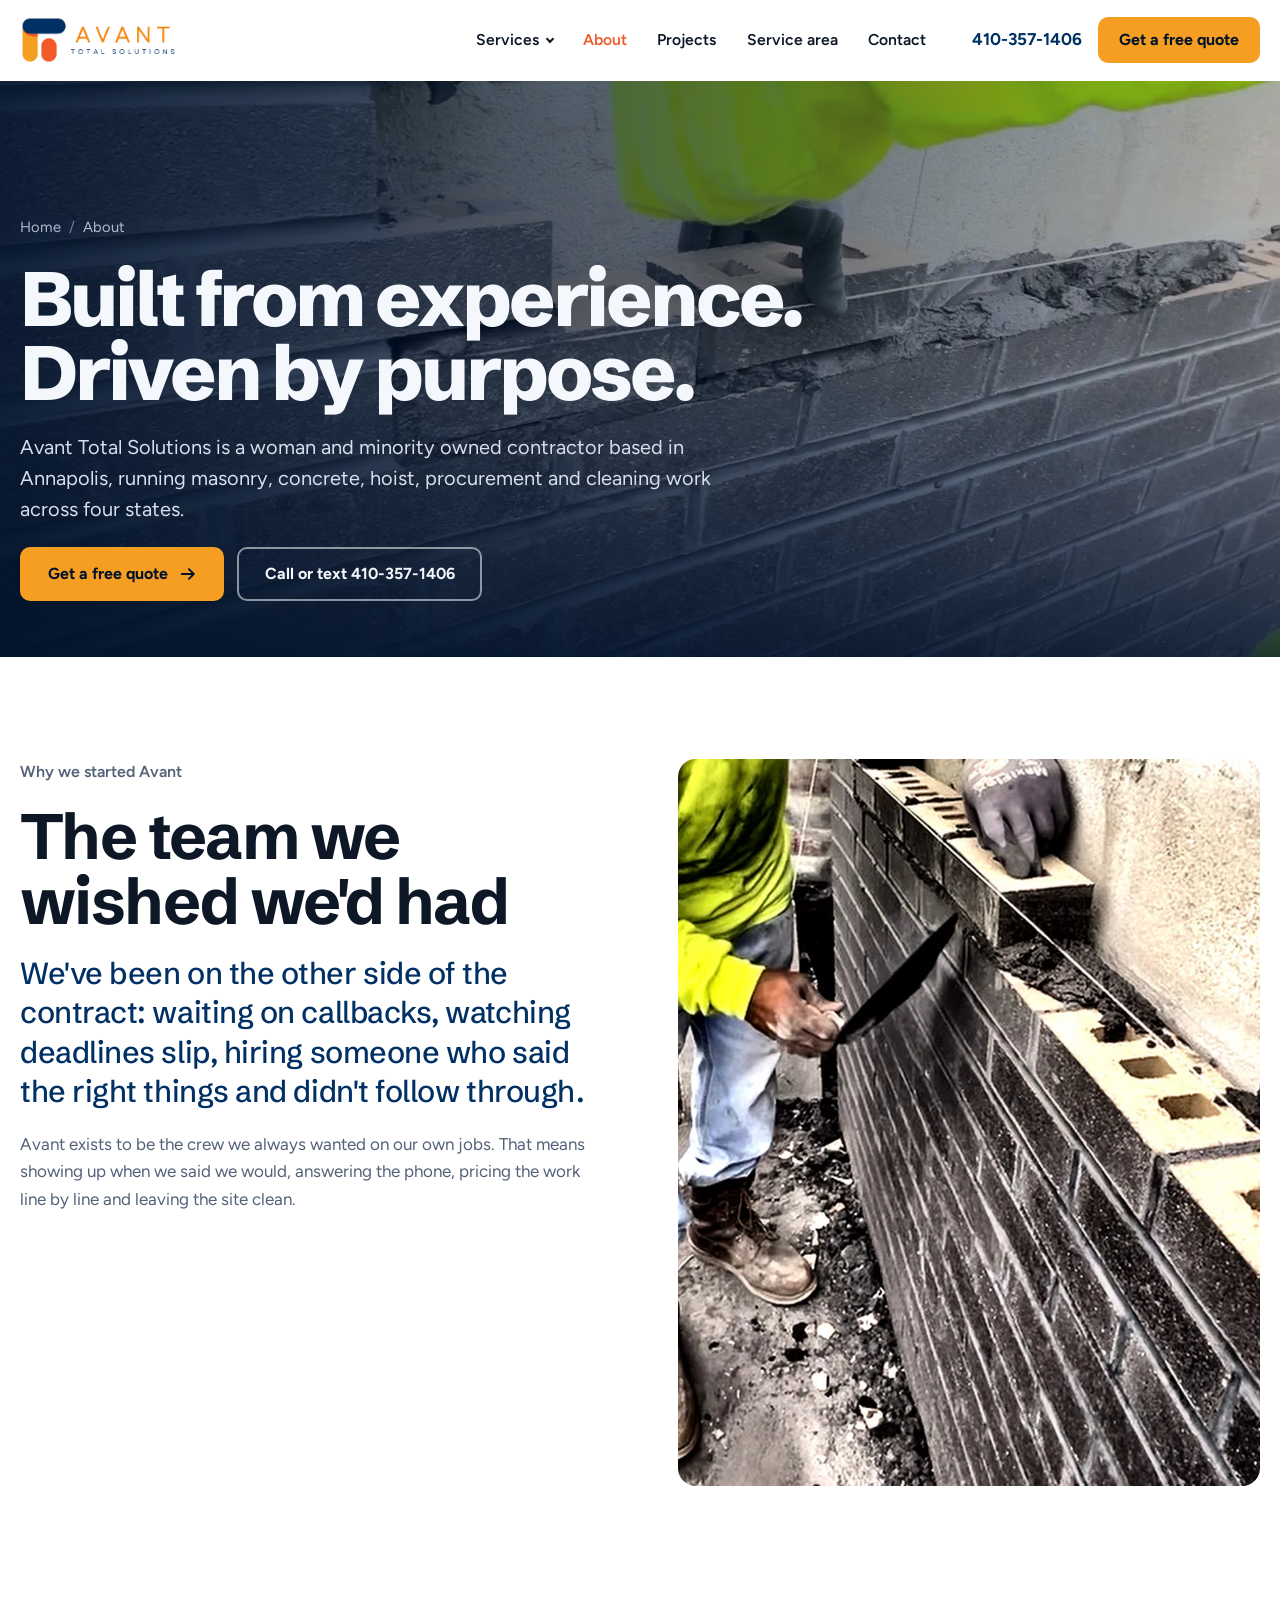
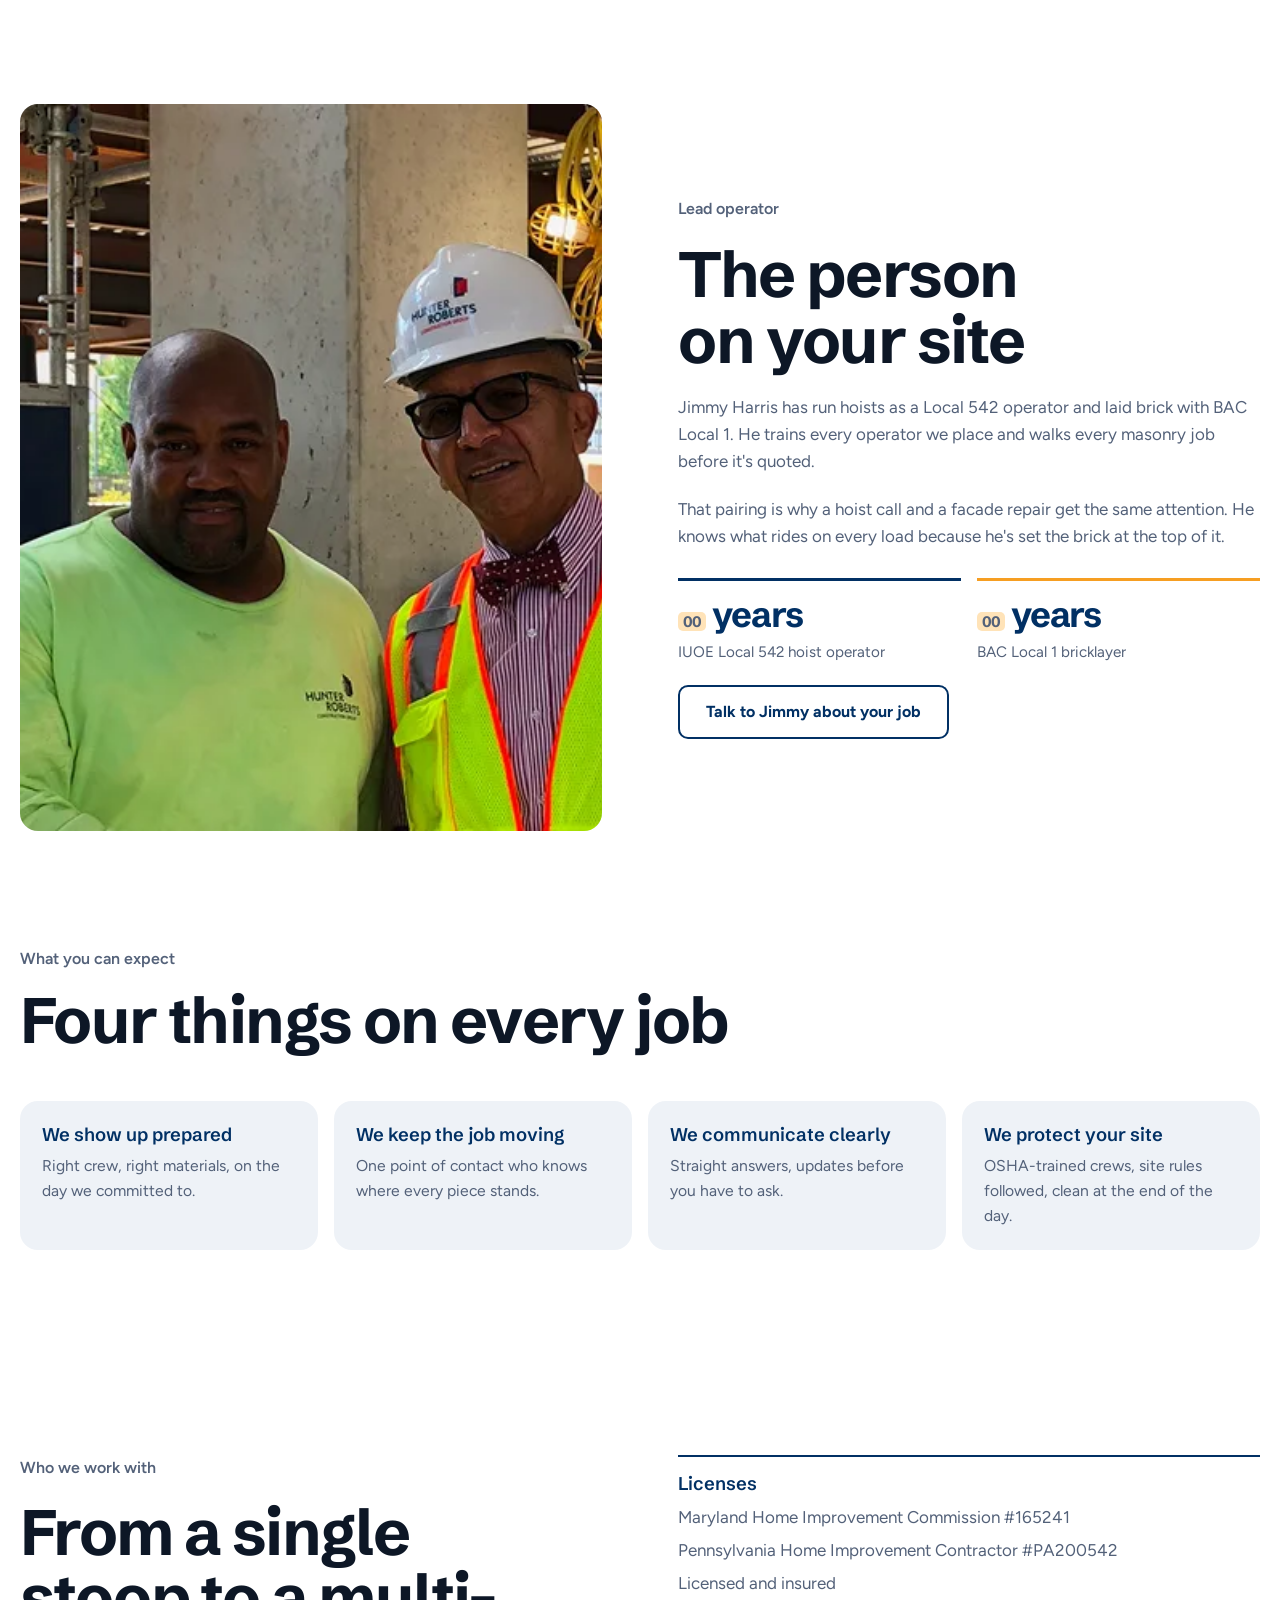
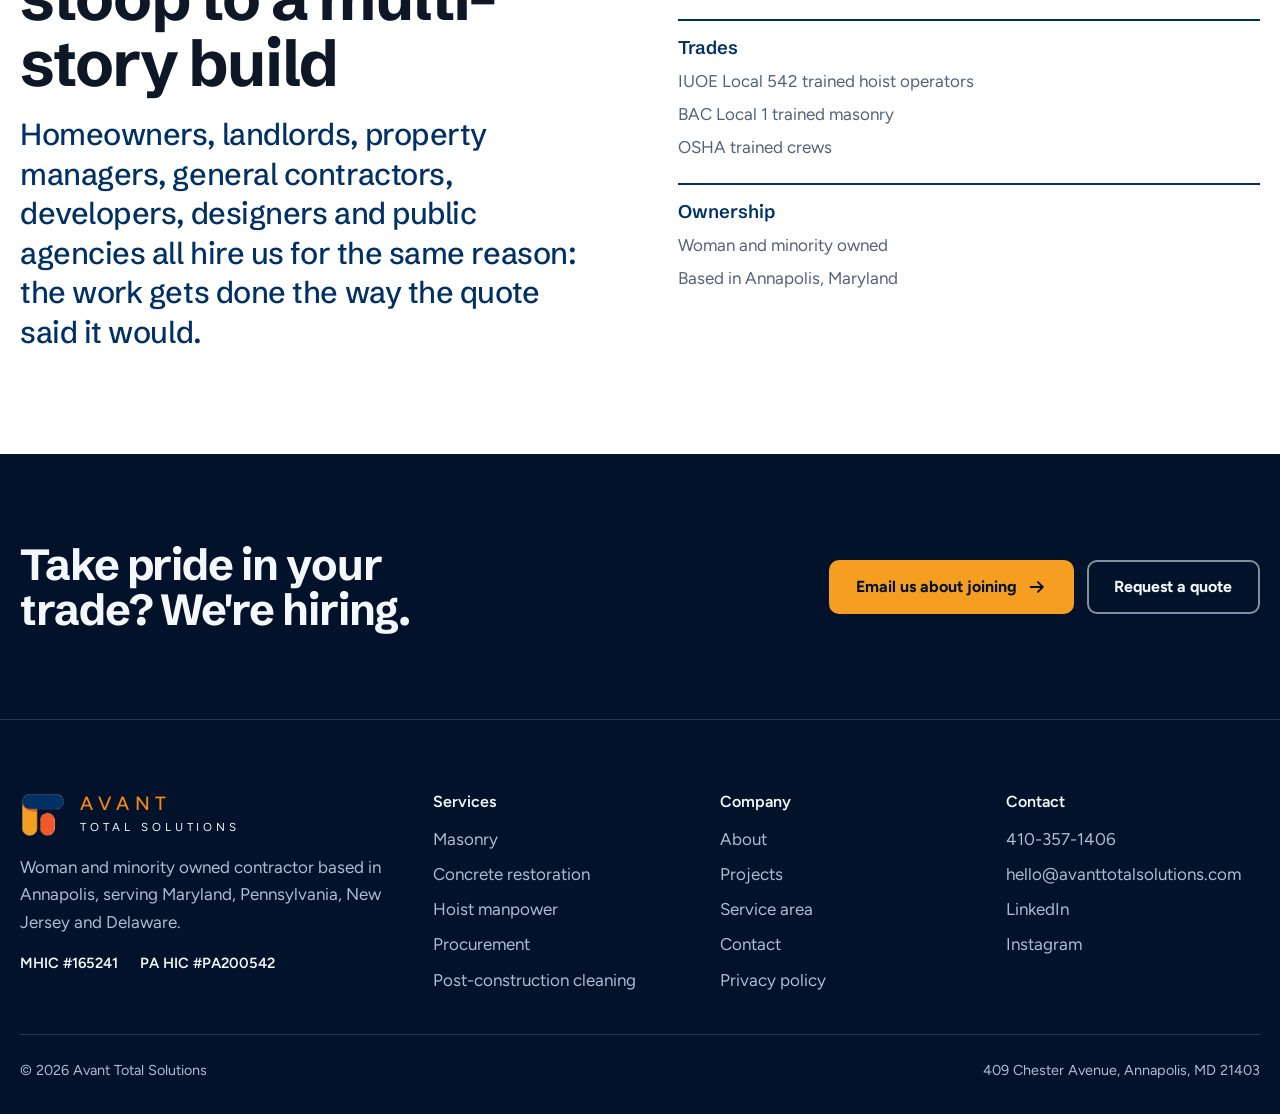
==== about.html @ 3ac46577 "Add About, Projects, Service area, Contact and Privacy pages; license numbers Co-Authored-By: Claude" ====
<!doctype html>
<html lang="en">
<head>
<meta charset="utf-8">
<meta name="viewport" content="width=device-width, initial-scale=1, viewport-fit=cover">
<title>About Avant Total Solutions | Annapolis Contractor</title>
<meta name="claude:viewport-fit-sides" content="cover">
<meta name="description" content="Woman and minority owned contractor based in Annapolis. Licensed MHIC #165241 and PA HIC #PA200542, with Local 542 trained hoist operators and Local 1 trained masonry.">
<link rel="canonical" href="https://www.avanttotalsolutions.com/about">
<meta property="og:type" content="website">
<meta property="og:site_name" content="Avant Total Solutions">
<meta property="og:title" content="About Avant Total Solutions | Annapolis Contractor">
<meta property="og:description" content="Woman and minority owned contractor based in Annapolis. Licensed MHIC #165241 and PA HIC #PA200542, with Local 542 trained hoist operators and Local 1 trained masonry.">
<meta property="og:url" content="https://www.avanttotalsolutions.com/about">
<meta property="og:image" content="https://www.avanttotalsolutions.com/assets/photo/crew-two.webp">
<meta name="twitter:card" content="summary_large_image">
<meta name="theme-color" content="#01122a">
<link rel="icon" type="image/png" sizes="32x32" href="assets/img/favicon-32.png">
<link rel="apple-touch-icon" href="assets/img/apple-touch-icon.png">
<link rel="preconnect" href="https://fonts.googleapis.com">
<link rel="preconnect" href="https://fonts.gstatic.com" crossorigin>
<link rel="stylesheet" href="https://fonts.googleapis.com/css2?family=Schibsted+Grotesk:wght@500;600;700;800&family=Figtree:wght@400;500;600;700&display=swap">
<link rel="stylesheet" href="assets/css/site.css">
<script>document.documentElement.classList.add('js');</script>
<script type="application/ld+json">
{
 "@context": "https://schema.org",
 "@graph": [
  {
   "@type": "HomeAndConstructionBusiness",
   "@id": "https://www.avanttotalsolutions.com/#business",
   "name": "Avant Total Solutions",
   "url": "https://www.avanttotalsolutions.com/",
   "logo": "https://www.avanttotalsolutions.com/assets/img/logo-stacked.png",
   "image": "https://www.avanttotalsolutions.com/assets/video/hero.jpg",
   "telephone": "+1-410-357-1406",
   "email": "hello@avanttotalsolutions.com",
   "address": {
    "@type": "PostalAddress",
    "streetAddress": "409 Chester Avenue",
    "addressLocality": "Annapolis",
    "addressRegion": "MD",
    "postalCode": "21403",
    "addressCountry": "US"
   },
   "areaServed": [
    "Maryland",
    "Pennsylvania",
    "New Jersey",
    "Delaware"
   ],
   "openingHoursSpecification": [
    {
     "@type": "OpeningHoursSpecification",
     "dayOfWeek": [
      "Monday",
      "Tuesday",
      "Wednesday",
      "Thursday",
      "Friday"
     ],
     "opens": "07:00",
     "closes": "16:00"
    },
    {
     "@type": "OpeningHoursSpecification",
     "dayOfWeek": "Saturday",
     "opens": "08:00",
     "closes": "14:00"
    }
   ],
   "sameAs": [
    "https://www.linkedin.com/company/avant-total-solutions/",
    "https://www.instagram.com/at.solutions__"
   ]
  },
  {
   "@type": "BreadcrumbList",
   "itemListElement": [
    {
     "@type": "ListItem",
     "position": 1,
     "name": "Home",
     "item": "https://www.avanttotalsolutions.com/"
    },
    {
     "@type": "ListItem",
     "position": 2,
     "name": "About",
     "item": "https://www.avanttotalsolutions.com/about"
    }
   ]
  }
 ]
}
</script>
</head>
<body>
<svg width="0" height="0" style="position:absolute" aria-hidden="true">
  <symbol id="arrow" viewBox="0 0 20 20"><path d="M3 10h13M11 4.5l5.5 5.5-5.5 5.5" fill="none" stroke="currentColor" stroke-width="2" stroke-linecap="round" stroke-linejoin="round"/></symbol>
  <symbol id="left" viewBox="0 0 20 20"><path d="M17 10H4M9 4.5 3.5 10 9 15.5" fill="none" stroke="currentColor" stroke-width="2" stroke-linecap="round" stroke-linejoin="round"/></symbol>
  <symbol id="pause" viewBox="0 0 16 16"><path d="M4 2.5h2.5v11H4zM9.5 2.5H12v11H9.5z" fill="currentColor"/></symbol>
  <symbol id="play" viewBox="0 0 16 16"><path d="M4 2.5l9.5 5.5L4 13.5z" fill="currentColor"/></symbol>
</svg>
<a class="skip" href="#main">Skip to content</a>

<header class="site-header" id="header">
  <div class="wrap">
    <a class="brand" href="./" aria-label="Avant Total Solutions home"><img src="assets/img/logo-horizontal.png" alt="Avant Total Solutions" width="375" height="115"></a>
    <nav class="nav" aria-label="Main">
      <div class="nav-dd" id="nav-dd" data-open="false">
        <button type="button" id="nav-dd-btn" aria-expanded="false" aria-controls="dd-panel">Services</button>
        <div class="dd-panel" id="dd-panel"><a href="masonry.html"><b>Masonry</b><small>Brick, stone, tuckpointing and facades</small></a><a href="concrete-restoration.html"><b>Concrete restoration</b><small>Spall repair, steps, sidewalks and ADA ramps</small></a><a href="hoist-manpower.html"><b>Hoist manpower</b><small>Local 542 trained operators for your hoist</small></a><a href="procurement.html"><b>Procurement</b><small>Materials and rentals, sourced and delivered</small></a><a href="post-construction-cleaning.html"><b>Post-construction cleaning</b><small>Rough, final and touch-up cleans</small></a><a class="all" href="./#services">All services</a></div>
      </div>
      <a href="about.html" aria-current="page">About</a>
      <a href="projects.html">Projects</a>
      <a href="service-area.html">Service area</a>
      <a href="contact.html">Contact</a>
    </nav>
    <div class="header-actions">
      <a class="header-phone" href="tel:+14103571406">410-357-1406</a>
      <a class="btn btn-amber" href="contact.html">Get a free quote</a>
      <button class="menu-btn" id="menu-btn" type="button" aria-expanded="false" aria-controls="mobile-menu" aria-label="Open menu"><span></span><span></span><span></span></button>
    </div>
  </div>
</header>

<div class="mobile-menu dark" id="mobile-menu" aria-hidden="true">
  <div class="wrap">
    <nav aria-label="Mobile">
      <a href="./#services">Services</a>
      <div class="sub"><a href="masonry.html">Masonry</a><a href="concrete-restoration.html">Concrete restoration</a><a href="hoist-manpower.html">Hoist manpower</a><a href="procurement.html">Procurement</a><a href="post-construction-cleaning.html">Post-construction cleaning</a></div>
      <a href="about.html">About</a>
      <a href="projects.html">Projects</a>
      <a href="service-area.html">Service area</a>
      <a href="contact.html">Contact</a>
    </nav>
    <div class="contact-row">
      <a class="btn btn-amber" href="contact.html">Get a free quote</a>
      <a class="btn btn-ghost" href="tel:+14103571406">Call or text 410-357-1406</a>
    </div>
  </div>
</div>

<main id="main">
  <section class="page-hero dark" id="top" aria-labelledby="page-title">
    <img class="bgimg" src="assets/video/masonry.jpg" alt="" aria-hidden="true">
    <div class="wrap">
      <nav class="crumbs" aria-label="Breadcrumb"><a href="./">Home</a><span aria-hidden="true">/</span><span>About</span></nav>
      <h1 id="page-title">Built from experience. Driven by purpose.</h1>
      <p class="lede">Avant Total Solutions is a woman and minority owned contractor based in Annapolis, running masonry, concrete, hoist, procurement and cleaning work across four states.</p>
      <div class="hero-actions"><a class="btn btn-amber" href="contact.html">Get a free quote <svg class="arrow"><use href="#arrow"/></svg></a><a class="btn btn-ghost" href="tel:+14103571406">Call or text 410-357-1406</a></div>
    </div>
  </section>
  <section class="sp" aria-labelledby="intro-title">
    <div class="wrap split">
      <div class="copy"><span class="label">Why we started Avant</span><h2 id="intro-title">The team we wished we'd had</h2><p class="big">We've been on the other side of the contract: waiting on callbacks, watching deadlines slip, hiring someone who said the right things and didn't follow through.</p><p>Avant exists to be the crew we always wanted on our own jobs. That means showing up when we said we would, answering the phone, pricing the work line by line and leaving the site clean.</p></div>
      <figure><img src="assets/photo/veneer-closeup.webp" alt="Mason laying dark brick veneer" loading="lazy"></figure>
    </div>
  </section><section class="lead" id="lead" aria-labelledby="about-title">
    <div class="wrap">
      <figure>
        <img src="assets/photo/crew-two.webp" alt="Jimmy Harris on a job site with a site supervisor" width="580" height="453" loading="lazy">
      </figure>
      <div class="lead-copy">
        <span class="label">Lead operator</span>
        <h2 id="about-title">The person on your site</h2>
        <p>Jimmy Harris has run hoists as a Local 542 operator and laid brick with BAC Local 1. He trains every operator we place and walks every masonry job before it's quoted.</p>
        <p>That pairing is why a hoist call and a facade repair get the same attention. He knows what rides on every load because he's set the brick at the top of it.</p>
        <div class="unions">
          <div class="union"><b><span class="pending">00</span> years</b><span>IUOE Local 542 hoist operator</span></div>
          <div class="union"><b><span class="pending">00</span> years</b><span>BAC Local 1 bricklayer</span></div>
        </div>
        <div><a class="btn btn-ghost" href="contact.html">Talk to Jimmy about your job</a></div>
      </div>
    </div>
  </section>
  <section class="sp" aria-labelledby="promise-title" style="padding-top: 0">
    <div class="wrap">
      <div class="sp-head"><span class="label">What you can expect</span><h2 id="promise-title">Four things on every job</h2></div>
      <ul class="signs four">
        <li><b>We show up prepared</b><span>Right crew, right materials, on the day we committed to.</span></li>
        <li><b>We keep the job moving</b><span>One point of contact who knows where every piece stands.</span></li>
        <li><b>We communicate clearly</b><span>Straight answers, updates before you have to ask.</span></li>
        <li><b>We protect your site</b><span>OSHA-trained crews, site rules followed, clean at the end of the day.</span></li>
      </ul>
    </div>
  </section>
  <section class="sp" aria-labelledby="who-title">
    <div class="wrap split">
      <div class="copy">
        <span class="label">Who we work with</span>
        <h2 id="who-title">From a single stoop to a multi-story build</h2>
        <p class="big">Homeowners, landlords, property managers, general contractors, developers, designers and public agencies all hire us for the same reason: the work gets done the way the quote said it would.</p>
      </div>
      <div class="cred-list">
        <div><b>Licenses</b><span>Maryland Home Improvement Commission #165241</span><span>Pennsylvania Home Improvement Contractor #PA200542</span><span>Licensed and insured</span></div>
        <div><b>Trades</b><span>IUOE Local 542 trained hoist operators</span><span>BAC Local 1 trained masonry</span><span>OSHA trained crews</span></div>
        <div><b>Ownership</b><span>Woman and minority owned</span><span>Based in Annapolis, Maryland</span></div>
      </div>
    </div>
  </section>
  <section class="cta-band dark" aria-label="Work with us">
    <div class="wrap">
      <h2>Take pride in your trade? We're hiring.</h2>
      <div class="acts"><a class="btn btn-amber" href="mailto:hello@avanttotalsolutions.com?subject=Joining%20the%20team">Email us about joining <svg class="arrow"><use href="#arrow"/></svg></a><a class="btn btn-ghost" href="contact.html">Request a quote</a></div>
    </div>
  </section>
</main>

<footer class="site-footer">
  <div class="wrap">
    <div class="foot-grid">
      <div class="foot-brand">
        <div class="wm"><img src="assets/img/logo-mark.png" alt="" width="116" height="116"><div><b>AVANT</b><small>TOTAL SOLUTIONS</small></div></div>
        <p>Woman and minority owned contractor based in Annapolis, serving Maryland, Pennsylvania, New Jersey and Delaware.</p>
        <div class="licenses"><span>MHIC #165241</span><span>PA HIC #PA200542</span></div>
      </div>
      <div><h4>Services</h4><ul><li><a href="masonry.html">Masonry</a></li><li><a href="concrete-restoration.html">Concrete restoration</a></li><li><a href="hoist-manpower.html">Hoist manpower</a></li><li><a href="procurement.html">Procurement</a></li><li><a href="post-construction-cleaning.html">Post-construction cleaning</a></li></ul></div>
      <div><h4>Company</h4><ul><li><a href="about.html">About</a></li><li><a href="projects.html">Projects</a></li><li><a href="service-area.html">Service area</a></li><li><a href="contact.html">Contact</a></li><li><a href="privacy.html">Privacy policy</a></li></ul></div>
      <div><h4>Contact</h4><ul><li><a href="tel:+14103571406">410-357-1406</a></li><li><a href="mailto:hello@avanttotalsolutions.com">hello@avanttotalsolutions.com</a></li><li><a href="https://www.linkedin.com/company/avant-total-solutions/">LinkedIn</a></li><li><a href="https://www.instagram.com/at.solutions__">Instagram</a></li></ul></div>
    </div>
    <div class="foot-legal"><span>© 2026 Avant Total Solutions</span><span>409 Chester Avenue, Annapolis, MD 21403</span></div>
  </div>
</footer>

<script src="assets/js/site.js"></script>
</body>
</html>
---- assets/css/site.css ----
/* Avant Total Solutions
   Concept: the job site leads. Full-bleed footage and photography carry the page; type sits on it
   with confidence; navy holds the frame; amber is the one accent and marks every action.
   The logo's capsule appears in one place only: the service track. Left-aligned throughout. */
:root {
  --navy: #013064;
  --navy-deep: #021a38;
  --night: #01122a;
  --amber: #f69e22;
  --flame: #f15928;
  --ink: #0d1726;
  --muted: #536179;
  --paper: #ffffff;
  --mist: #eef2f7;
  --line: #d9e0ea;
  --on-dark: #f4f7fb;
  --on-dark-muted: #aebcd2;
  --on-dark-line: rgba(244,247,251,.16);

  --font-display: "Schibsted Grotesk", "Helvetica Neue", Arial, sans-serif;
  --font-body: "Figtree", "Helvetica Neue", Arial, sans-serif;

  --step-0: 1.0625rem;
  --step-1: 1.25rem;
  --step-2: clamp(1.5rem, 2.2vw, 1.85rem);
  --step-3: clamp(2rem, 3.4vw, 2.8rem);
  --step-4: clamp(2.5rem, 5vw, 4.25rem);
  --step-5: clamp(3rem, 7.2vw, 6.75rem);

  --wrap: 1280px;
  --r-sm: 10px;
  --r: 18px;
  --ease: cubic-bezier(.2, .7, .1, 1);
  color-scheme: light;
}

*, *::before, *::after { box-sizing: border-box; }
[hidden] { display: none !important; }
html { scroll-behavior: smooth; }
body { margin: 0; background: var(--paper); color: var(--ink); font-family: var(--font-body); font-size: var(--step-0); line-height: 1.6; -webkit-font-smoothing: antialiased; }
body::before { content: ""; position: fixed; inset: 0 0 auto; height: env(safe-area-inset-top, 0px); z-index: 60; background: var(--paper); }
img, video { max-width: 100%; height: auto; display: block; }
a { color: inherit; }
h1, h2, h3 { font-family: var(--font-display); margin: 0; line-height: 1.02; letter-spacing: -0.025em; text-wrap: balance; }
h2 { font-size: var(--step-4); font-weight: 700; }
h3 { font-size: var(--step-2); font-weight: 700; letter-spacing: -0.015em; }
p { margin: 0; }
section { scroll-margin-top: 70px; }
:focus-visible { outline: 3px solid var(--amber); outline-offset: 3px; border-radius: 4px; }
.sr-only { position: absolute; width: 1px; height: 1px; overflow: hidden; clip: rect(0 0 0 0); white-space: nowrap; }
.skip { position: absolute; left: 16px; top: -60px; z-index: 100; background: var(--navy); color: var(--on-dark); padding: .6rem 1rem; border-radius: var(--r-sm); }
.skip:focus { top: calc(12px + env(safe-area-inset-top, 0px)); }
.wrap { max-width: var(--wrap); margin-inline: auto; padding-left: max(20px, env(safe-area-inset-left, 0px)); padding-right: max(20px, env(safe-area-inset-right, 0px)); }
.lede { font-size: var(--step-1); line-height: 1.55; color: var(--muted); max-width: 56ch; }
.dark .lede { color: var(--on-dark-muted); }
.label { display: block; font-weight: 600; color: var(--muted); font-size: 1rem; }
.dark .label { color: var(--amber); }

/* Buttons */
.btn { display: inline-flex; align-items: center; justify-content: center; gap: .7rem; min-height: 54px; padding: .8rem 1.6rem; border-radius: var(--r-sm); border: 2px solid transparent; font: 700 1rem/1 var(--font-body); text-decoration: none; cursor: pointer; transition: background-color .2s, color .2s, border-color .2s; }
.btn .arrow { width: 18px; height: 18px; transition: transform .25s var(--ease); }
.btn:hover .arrow { transform: translateX(4px); }
.btn-amber { background: var(--amber); color: var(--night); }
.btn-amber:hover { background: #ffb247; }
.btn-ghost { border-color: currentColor; color: var(--navy); background: transparent; }
.btn-ghost:hover { background: var(--navy); color: var(--on-dark); border-color: var(--navy); }
.dark .btn-ghost { color: var(--on-dark); border-color: rgba(244,247,251,.55); }
.dark .btn-ghost:hover { background: var(--on-dark); color: var(--navy); border-color: var(--on-dark); }

/* Header */
.site-header { position: sticky; top: env(safe-area-inset-top, 0px); z-index: 50; background: var(--paper); border-bottom: 1px solid transparent; transition: border-color .25s, box-shadow .25s; }
.site-header.scrolled { border-color: var(--line); box-shadow: 0 10px 30px -24px rgba(1,18,42,.6); }
.site-header .wrap { display: flex; align-items: center; gap: 2rem; min-height: 80px; transition: min-height .25s var(--ease); }
.site-header.scrolled .wrap { min-height: 66px; }
.brand { margin-right: auto; flex: none; }
.brand img { height: 48px; width: auto; transition: height .25s var(--ease); }
.site-header.scrolled .brand img { height: 40px; }
.nav { display: flex; gap: .2rem; }
.nav a, .nav button { padding: .6rem .85rem; border: 0; background: none; border-radius: var(--r-sm); font: 600 .98rem/1 var(--font-body); color: var(--ink); text-decoration: none; cursor: pointer; transition: color .2s; }
.nav a:hover, .nav button:hover { color: var(--flame); }
.header-actions { display: flex; align-items: center; gap: 1rem; }
.header-phone { font-weight: 700; color: var(--navy); text-decoration: none; white-space: nowrap; }
.header-actions .btn { min-height: 46px; padding: .6rem 1.2rem; }
.menu-btn { display: none; width: 48px; height: 48px; border-radius: var(--r-sm); border: 2px solid var(--navy); background: var(--paper); cursor: pointer; position: relative; }
.menu-btn span { position: absolute; left: 12px; right: 12px; height: 2.5px; border-radius: 2px; background: var(--navy); transition: transform .3s var(--ease), opacity .2s; }
.menu-btn span:nth-child(1) { top: 15px; } .menu-btn span:nth-child(2) { top: 21px; } .menu-btn span:nth-child(3) { top: 27px; }
.menu-btn[aria-expanded="true"] span:nth-child(1) { transform: translateY(6px) rotate(45deg); }
.menu-btn[aria-expanded="true"] span:nth-child(2) { opacity: 0; }
.menu-btn[aria-expanded="true"] span:nth-child(3) { transform: translateY(-6px) rotate(-45deg); }
.mobile-menu { position: fixed; inset: 0; z-index: 45; background: var(--night); color: var(--on-dark); padding-top: calc(96px + env(safe-area-inset-top, 0px)); padding-bottom: calc(24px + env(safe-area-inset-bottom, 0px)); overflow-y: auto; opacity: 0; visibility: hidden; transition: opacity .25s, visibility .25s; }
.mobile-menu.open { opacity: 1; visibility: visible; }
.mobile-menu nav { display: grid; }
.mobile-menu nav a { font: 700 2rem/1.15 var(--font-display); letter-spacing: -0.02em; text-decoration: none; padding: .55rem 0; border-bottom: 1px solid var(--on-dark-line); }
.mobile-menu .contact-row { margin-top: 2rem; display: grid; gap: .8rem; }
@media (max-width: 1080px) { .nav, .header-phone { display: none; } .menu-btn { display: block; } }
@media (max-width: 520px) { .header-actions .btn { display: none; } .brand img { height: 42px; } }

/* Hero: the job site, full bleed */
.hero { position: relative; min-height: clamp(560px, 84vh, 880px); display: grid; align-items: end; color: var(--on-dark); background: var(--night); overflow: hidden; isolation: isolate; }
.hero video, .hero .poster { position: absolute; inset: 0; width: 100%; height: 100%; object-fit: cover; z-index: -2; }
.hero::after { content: ""; position: absolute; inset: 0; z-index: -1; background: linear-gradient(90deg, rgba(1,18,42,.9) 0%, rgba(1,18,42,.62) 45%, rgba(1,18,42,.15) 100%), linear-gradient(0deg, rgba(1,18,42,.85) 0%, rgba(1,18,42,0) 45%); }
.hero .wrap { width: 100%; padding-block: clamp(4rem, 10vw, 7rem) clamp(2.5rem, 5vw, 4rem); display: grid; gap: 2rem; }
.hero h1 { font-size: var(--step-5); font-weight: 800; letter-spacing: -0.045em; line-height: .92; display: grid; }
.hero h1 .ln { display: block; overflow: hidden; padding-bottom: .04em; }
.hero h1 .ln > span { display: inline-block; }
.hero .lede { color: #d6dfec; max-width: 50ch; }
.hero-actions { display: flex; flex-wrap: wrap; gap: .8rem; }
.hero-foot { display: flex; flex-wrap: wrap; gap: .6rem 2.2rem; padding-top: 1.4rem; border-top: 1px solid var(--on-dark-line); color: var(--on-dark-muted); font-size: .95rem; }
.hero-foot b { color: var(--on-dark); font-weight: 600; }
.video-toggle { position: absolute; right: max(20px, env(safe-area-inset-right, 0px)); bottom: clamp(2.5rem, 5vw, 4rem); width: 44px; height: 44px; border-radius: 50%; border: 1.5px solid rgba(244,247,251,.5); background: rgba(1,18,42,.4); color: var(--on-dark); cursor: pointer; display: grid; place-items: center; }
.video-toggle svg { width: 16px; height: 16px; }
@media (max-width: 700px) { .video-toggle { bottom: auto; top: 1rem; } }
@media (prefers-reduced-motion: no-preference) {
  .js .hero h1 .ln > span { animation: up .9s var(--ease) both; }
  .js .hero h1 .ln:nth-child(2) > span { animation-delay: .12s; }
  .js .hero h1 .ln:nth-child(3) > span { animation-delay: .24s; }
  .js .hero .lede, .js .hero-actions, .js .hero-foot { animation: fadeup .8s var(--ease) .45s both; }
}
@keyframes up { from { transform: translateY(105%); } to { transform: none; } }
@keyframes fadeup { from { opacity: 0; transform: translateY(14px); } to { opacity: 1; transform: none; } }
.pending { background: #ffe3b8; color: #6b3d00; border-radius: 5px; padding: 0 .3rem; font-weight: 700; }

/* Statement */
.statement { padding-block: clamp(4.5rem, 10vw, 8rem); }
.statement .wrap { display: grid; grid-template-columns: minmax(0, 1.6fr) minmax(0, 1fr); gap: clamp(2rem, 6vw, 6rem); align-items: end; }
.statement p.big { font: 500 clamp(1.6rem, 3vw, 2.5rem)/1.25 var(--font-display); letter-spacing: -0.02em; color: var(--navy); max-width: 30ch; }
.facts { display: grid; gap: 1.4rem; }
.fact { display: grid; grid-template-columns: 6.5rem 1fr; gap: 1rem; align-items: baseline; padding-top: 1.2rem; border-top: 1px solid var(--line); }
.fact b { font: 700 2.1rem/1 var(--font-display); color: var(--navy); letter-spacing: -0.03em; font-variant-numeric: tabular-nums; }
.fact span { color: var(--muted); }
@media (max-width: 900px) { .statement .wrap { grid-template-columns: 1fr; } }

/* Services: five panels in job order, one opens at a time */
.services { background: var(--night); color: var(--on-dark); padding-block: clamp(4.5rem, 9vw, 7.5rem); }
.services .head { display: flex; flex-wrap: wrap; justify-content: space-between; align-items: end; gap: 1.5rem 3rem; margin-bottom: clamp(2rem, 4vw, 3rem); }
.services .head-text { display: grid; gap: 1rem; max-width: 720px; }
.svc-tabs { display: none; }
.svc { display: flex; gap: 10px; height: clamp(540px, 64vh, 640px); }
.svc-item { position: relative; flex: 1 1 0; min-width: 0; border-radius: var(--r); overflow: hidden; cursor: pointer; isolation: isolate; transition: flex-grow .7s var(--ease); background: var(--navy-deep); }
.svc-item[data-open="true"] { flex-grow: 5.2; cursor: default; }
.svc-item .bg { position: absolute; inset: 0; z-index: -2; }
.svc-item .bg img, .svc-item .bg video { width: 100%; height: 100%; object-fit: cover; transform: scale(1.04); transition: transform 1.2s var(--ease); }
.svc-item[data-open="true"] .bg img, .svc-item[data-open="true"] .bg video { transform: scale(1); }
.svc-item::after { content: ""; position: absolute; inset: 0; z-index: -1; background: linear-gradient(0deg, rgba(1,18,42,.94) 0%, rgba(1,18,42,.55) 52%, rgba(1,18,42,.35) 100%); transition: background-color .5s; }
.svc-item:not([data-open="true"])::after { background-color: rgba(1,18,42,.45); }
.svc-trigger { position: absolute; inset: 0; width: 100%; border: 0; background: none; color: inherit; cursor: pointer; padding: 0; text-align: left; }
.svc-item[data-open="true"] .svc-trigger { pointer-events: none; }
.svc-closed { position: absolute; left: 0; right: 0; bottom: 0; padding: 1.4rem 1.2rem; display: grid; gap: .5rem; transition: opacity .3s; }
.svc-closed .n { font-weight: 600; color: var(--amber); font-size: .95rem; font-variant-numeric: tabular-nums; }
.svc-closed .t { font: 700 1.25rem/1.15 var(--font-display); letter-spacing: -0.01em; writing-mode: vertical-rl; transform: rotate(180deg); white-space: nowrap; }
.svc-item[data-open="true"] .svc-closed { opacity: 0; pointer-events: none; }
.svc-open { position: absolute; inset: auto 0 0 0; padding: clamp(1.5rem, 3vw, 2.6rem); display: grid; gap: 1.1rem; opacity: 0; transform: translateY(16px); transition: opacity .35s, transform .5s var(--ease); pointer-events: none; }
.svc-item[data-open="true"] .svc-open { opacity: 1; transform: none; transition-delay: .25s; pointer-events: auto; }
.svc-open .n { font-weight: 600; color: var(--amber); }
.svc-open h3 { font-size: var(--step-3); }
.svc-open p { color: #d3dcea; max-width: 48ch; font-size: 1.08rem; }
.svc-open ul { list-style: none; margin: 0; padding: 0; display: grid; grid-template-columns: 1fr 1fr; gap: .35rem 1.6rem; max-width: 640px; }
.svc-open li { padding: .45rem 0; border-bottom: 1px solid var(--on-dark-line); font-weight: 500; font-size: .98rem; }
.svc-open .btn { justify-self: start; }

.capsule-track { display: flex; align-self: end; gap: 6px; padding: 6px; border-radius: 999px; background: rgba(244,247,251,.07); }
.capsule-track span { width: 34px; height: 10px; border-radius: 999px; background: rgba(244,247,251,.22); transition: width .5s var(--ease), background-color .3s; }
.capsule-track span.on { width: 72px; background: var(--amber); }

@media (max-width: 980px) {
  .svc { display: grid; height: auto; gap: 14px; }
  .svc-item, .svc-item[data-open="true"] { cursor: default; }
  .svc-trigger, .svc-closed { display: none; }
  .svc-open, .svc-item[data-open="true"] .svc-open { position: relative; padding-top: 13rem; opacity: 1; transform: none; pointer-events: auto; transition: none; }
  .capsule-track { display: none; }
}
@media (max-width: 520px) { .svc-open ul { grid-template-columns: 1fr; } }

/* Before and after */
.ba { padding-block: clamp(4.5rem, 9vw, 7.5rem) 0; }
.ba-head { display: flex; flex-wrap: wrap; justify-content: space-between; align-items: end; gap: 1.5rem 3rem; margin-bottom: 1.8rem; }
.head-text { display: grid; gap: 1rem; max-width: 720px; }
.ba-tabs { display: flex; flex-wrap: wrap; gap: .5rem; }
.ba-tabs button { padding: .75rem 1.1rem; border-radius: var(--r-sm); border: 1.5px solid var(--line); background: var(--paper); color: var(--ink); font: 600 .95rem/1 var(--font-body); cursor: pointer; transition: background-color .2s, color .2s, border-color .2s; }
.ba-tabs button[aria-selected="true"] { background: var(--navy); border-color: var(--navy); color: var(--on-dark); }
.compare { position: relative; border-radius: var(--r); overflow: hidden; aspect-ratio: 16 / 10; max-height: 78vh; width: 100%; touch-action: pan-y; user-select: none; background: var(--mist); }
.compare img { position: absolute; inset: 0; width: 100%; height: 100%; object-fit: cover; object-position: center 68%; }
.compare .after-wrap { position: absolute; inset: 0; clip-path: inset(0 0 0 var(--pos, 50%)); }
.compare .handle { position: absolute; top: 0; bottom: 0; left: var(--pos, 50%); width: 0; pointer-events: none; }
.compare .handle::before { content: ""; position: absolute; top: 0; bottom: 0; left: -1.5px; width: 3px; background: var(--paper); box-shadow: 0 0 12px rgba(0,0,0,.35); }
.compare .grip { position: absolute; top: 50%; left: 0; transform: translate(-50%, -50%); width: 64px; height: 64px; border-radius: 50%; background: var(--amber); color: var(--night); display: flex; align-items: center; justify-content: center; gap: 2px; box-shadow: 0 8px 24px -8px rgba(0,0,0,.5); }
.compare .grip svg { width: 16px; height: 16px; }
.compare input[type="range"] { position: absolute; inset: 0; width: 100%; height: 100%; opacity: 0; cursor: ew-resize; margin: 0; }
.compare input[type="range"]:focus-visible ~ .handle .grip { outline: 3px solid var(--paper); outline-offset: 3px; }
.compare .tag-b, .compare .tag-a { position: absolute; top: 1rem; padding: .45rem .8rem; border-radius: var(--r-sm); background: rgba(1,18,42,.8); color: var(--on-dark); font-size: .88rem; font-weight: 700; pointer-events: none; }
.compare .tag-b { left: 1rem; } .compare .tag-a { right: 1rem; }
.ba-cap { display: flex; flex-wrap: wrap; justify-content: space-between; gap: .8rem 2rem; margin-top: 1.1rem; }
.ba-cap p { font-weight: 600; max-width: 60ch; }
.ba-tags { display: flex; gap: .5rem; }
.ba-tags span { padding: .3rem .7rem; border-radius: var(--r-sm); background: var(--mist); color: var(--muted); font-size: .88rem; font-weight: 600; }
@media (max-width: 700px) { .compare { aspect-ratio: 3 / 4; } }

/* Proof: footage behind client words */
.proof { position: relative; color: var(--on-dark); isolation: isolate; overflow: hidden; background: var(--night); }
.proof video, .proof .poster { position: absolute; inset: 0; width: 100%; height: 100%; object-fit: cover; z-index: -2; }
.proof::after { content: ""; position: absolute; inset: 0; z-index: -1; background: linear-gradient(90deg, rgba(1,18,42,.92) 0%, rgba(1,18,42,.78) 55%, rgba(1,18,42,.5) 100%); }
.proof .wrap { padding-block: clamp(4.5rem, 10vw, 8rem); display: grid; gap: 2.4rem; }
.proof blockquote { margin: 0; display: grid; gap: 1.6rem; max-width: 860px; min-height: 15rem; align-content: start; }
.proof blockquote p { font: 500 clamp(1.45rem, 2.7vw, 2.25rem)/1.3 var(--font-display); letter-spacing: -0.015em; }
.proof cite { font-style: normal; color: var(--on-dark-muted); }
.proof cite b { color: var(--on-dark); }
.proof-nav { display: flex; flex-wrap: wrap; gap: .6rem; }
.proof-nav button { padding: .7rem 1.1rem; border-radius: var(--r-sm); border: 1.5px solid rgba(244,247,251,.35); background: rgba(1,18,42,.35); color: var(--on-dark); font: 600 .95rem/1 var(--font-body); cursor: pointer; transition: background-color .2s, color .2s, border-color .2s; }
.proof-nav button[aria-selected="true"] { background: var(--on-dark); color: var(--navy); border-color: var(--on-dark); }
@media (prefers-reduced-motion: no-preference) { .proof blockquote.entering { animation: fadeup .5s var(--ease) both; } }

/* Lead operator */
.lead { padding-block: clamp(4.5rem, 9vw, 7.5rem); }
.lead .wrap { display: grid; grid-template-columns: minmax(0, 1fr) minmax(0, 1fr); gap: clamp(2rem, 6vw, 6rem); align-items: center; }
.lead figure { margin: 0; position: relative; }
.lead figure img { width: 100%; aspect-ratio: 4 / 5; object-fit: cover; border-radius: var(--r); }
.lead figure figcaption { position: absolute; left: 1rem; bottom: 1rem; padding: .5rem .8rem; border-radius: var(--r-sm); background: var(--paper); font-size: .88rem; font-weight: 600; color: var(--navy); }
.lead-copy { display: grid; gap: 1.3rem; min-width: 0; }
.lead-copy p { color: var(--muted); max-width: 56ch; }
.unions { display: grid; grid-template-columns: 1fr 1fr; gap: 1rem; margin-top: .4rem; }
.union { display: grid; gap: .5rem; padding-top: 1rem; border-top: 3px solid var(--navy); }
.union:nth-child(2) { border-color: var(--amber); }
.union b { font: 700 2.2rem/1 var(--font-display); color: var(--navy); letter-spacing: -0.03em; }
.union span { color: var(--muted); font-size: .95rem; }
@media (max-width: 900px) { .lead .wrap { grid-template-columns: 1fr; } .lead figure { max-width: 480px; } }

/* On the job: photo strip */
.onsite { padding-block: 0 clamp(4.5rem, 9vw, 7.5rem); }
.onsite .head { display: flex; flex-wrap: wrap; justify-content: space-between; align-items: end; gap: 1rem 2rem; margin-bottom: 1.8rem; }
.strip-ctrl { display: flex; gap: .5rem; }
.strip-ctrl button { width: 48px; height: 48px; border-radius: 50%; border: 1.5px solid var(--line); background: var(--paper); color: var(--navy); cursor: pointer; display: grid; place-items: center; transition: border-color .2s, background-color .2s; }
.strip-ctrl button:hover { border-color: var(--navy); }
.strip-ctrl svg { width: 18px; height: 18px; }
.strip { display: grid; grid-auto-flow: column; grid-auto-columns: minmax(260px, 30%); gap: 14px; overflow-x: auto; scroll-snap-type: x mandatory; scrollbar-width: none; padding-inline: max(20px, calc((100vw - var(--wrap)) / 2 + 20px)); scroll-padding-inline: max(20px, calc((100vw - var(--wrap)) / 2 + 20px)); }
.strip::-webkit-scrollbar { display: none; }
.strip figure { margin: 0; scroll-snap-align: start; display: grid; gap: .7rem; }
.strip img { width: 100%; aspect-ratio: 4 / 5; object-fit: cover; border-radius: var(--r); background: var(--mist); }
.strip figcaption { font-weight: 600; font-size: .95rem; }
.strip figcaption span { display: block; font-weight: 400; color: var(--muted); }
@media (max-width: 700px) { .strip { grid-auto-columns: 78%; } }

/* Process */
.process { padding-block: clamp(4.5rem, 9vw, 7.5rem); background: var(--mist); }
.process .head { display: grid; gap: 1rem; max-width: 760px; margin-bottom: clamp(2.2rem, 4vw, 3.2rem); }
.steps { list-style: none; margin: 0; padding: 0; display: grid; grid-template-columns: repeat(4, minmax(0, 1fr)); gap: 0; counter-reset: s; }
.steps li { counter-increment: s; display: grid; gap: .7rem; align-content: start; padding: 1.6rem 1.6rem 1.6rem 0; border-top: 2px solid var(--navy); }
.steps li + li { padding-left: 1.6rem; border-left: 1px solid var(--line); }
.steps li::before { content: counter(s); font: 700 2.6rem/1 var(--font-display); color: var(--amber); letter-spacing: -0.03em; }
.steps h3 { font-size: 1.3rem; }
.steps p { color: var(--muted); }
@media (max-width: 900px) { .steps { grid-template-columns: 1fr 1fr; } .steps li:nth-child(3) { padding-left: 0; border-left: 0; } }
@media (max-width: 560px) { .steps { grid-template-columns: 1fr; } .steps li, .steps li + li { padding-left: 0; border-left: 0; } }

/* Service area */
.area { background: var(--navy); color: var(--on-dark); padding-block: clamp(4.5rem, 9vw, 7.5rem); }
.area .wrap { display: grid; grid-template-columns: minmax(0, 1fr) minmax(0, 1fr); gap: clamp(2rem, 6vw, 6rem); align-items: start; }
.area .head { display: grid; gap: 1rem; }
.states { display: grid; }
.states button { display: grid; grid-template-columns: 4rem 1fr auto; align-items: center; gap: 1rem; padding: 1.3rem 0; border: 0; border-bottom: 1px solid var(--on-dark-line); background: none; color: var(--on-dark); text-align: left; cursor: pointer; font: inherit; }
.states button:first-child { border-top: 1px solid var(--on-dark-line); }
.states .ab { font: 700 1.6rem/1 var(--font-display); color: var(--on-dark-muted); transition: color .2s; }
.states .nm { font: 600 1.25rem/1.2 var(--font-display); }
.states .pl { width: 28px; height: 28px; border-radius: 50%; border: 1.5px solid var(--on-dark-line); position: relative; transition: transform .3s var(--ease), background-color .2s; }
.states .pl::before, .states .pl::after { content: ""; position: absolute; left: 50%; top: 50%; width: 10px; height: 2px; background: var(--on-dark); transform: translate(-50%, -50%); }
.states .pl::after { transform: translate(-50%, -50%) rotate(90deg); }
.states .ct { grid-column: 2 / -1; color: var(--on-dark-muted); max-height: 0; overflow: hidden; transition: max-height .4s var(--ease); }
.states button[aria-expanded="true"] .ab { color: var(--amber); }
.states button[aria-expanded="true"] .pl { background: var(--amber); border-color: var(--amber); transform: rotate(45deg); }
.states button[aria-expanded="true"] .pl::before, .states button[aria-expanded="true"] .pl::after { background: var(--night); }
.states button[aria-expanded="true"] .ct { max-height: 8rem; }
@media (max-width: 900px) { .area .wrap { grid-template-columns: 1fr; } }

/* FAQ */
.faq-sec { padding-block: clamp(4.5rem, 9vw, 7.5rem); }
.faq-sec .wrap { display: grid; grid-template-columns: minmax(0, .8fr) minmax(0, 1.2fr); gap: clamp(2rem, 6vw, 6rem); }
.faq-sec .head { display: grid; gap: 1rem; align-content: start; }
.faq { border-top: 2px solid var(--navy); }
.faq details { border-bottom: 1px solid var(--line); }
.faq summary { list-style: none; cursor: pointer; display: flex; justify-content: space-between; align-items: center; gap: 1rem; padding: 1.3rem 0; font: 600 1.15rem/1.3 var(--font-display); letter-spacing: -0.01em; }
.faq summary::-webkit-details-marker { display: none; }
.faq summary .pl { flex: none; width: 30px; height: 30px; border-radius: 50%; border: 1.5px solid var(--line); position: relative; transition: transform .3s var(--ease), background-color .2s, border-color .2s; }
.faq summary .pl::before, .faq summary .pl::after { content: ""; position: absolute; left: 50%; top: 50%; width: 11px; height: 2px; background: var(--navy); transform: translate(-50%, -50%); }
.faq summary .pl::after { transform: translate(-50%, -50%) rotate(90deg); }
.faq details[open] .pl { transform: rotate(45deg); background: var(--amber); border-color: var(--amber); }
.faq .ans { padding: 0 0 1.4rem; color: var(--muted); max-width: 62ch; }
@media (max-width: 900px) { .faq-sec .wrap { grid-template-columns: 1fr; } }

/* Quote */
.quote { background: var(--night); color: var(--on-dark); padding-block: clamp(4.5rem, 9vw, 7.5rem); }
.quote .wrap { display: grid; grid-template-columns: minmax(0, .85fr) minmax(0, 1.15fr); gap: clamp(2rem, 6vw, 5.5rem); align-items: start; }
.quote .head { display: grid; gap: 1rem; }
.contact-list { display: grid; gap: 1.2rem; margin-top: 2.2rem; }
.contact-list div { display: grid; gap: .15rem; padding-top: 1rem; border-top: 1px solid var(--on-dark-line); }
.contact-list span { color: var(--on-dark-muted); font-size: .92rem; }
.contact-list a, .contact-list strong { color: var(--on-dark); font-weight: 600; font-size: 1.15rem; text-decoration: none; }
.qform { background: var(--paper); color: var(--ink); border-radius: var(--r); padding: clamp(1.4rem, 3.5vw, 2.6rem); display: grid; gap: 1.5rem; min-width: 0; }
.progress { display: grid; grid-template-columns: repeat(3, 1fr); gap: .5rem; }
.progress span { height: 4px; border-radius: 4px; background: var(--line); transition: background-color .3s; }
.progress span.done, .progress span.now { background: var(--amber); }
.step-title { display: flex; justify-content: space-between; align-items: baseline; gap: 1rem; }
.step-title h3 { font-size: var(--step-2); }
.step-title span { color: var(--muted); font-size: .92rem; white-space: nowrap; }
.fs { border: 0; margin: 0; padding: 0; display: grid; gap: 1rem; min-width: 0; }
.fs[hidden] { display: none; }
.picks { display: grid; grid-template-columns: 1fr 1fr; gap: .6rem; }
.picks label { position: relative; }
.picks input { position: absolute; opacity: 0; inset: 0; cursor: pointer; margin: 0; }
.picks span { display: flex; align-items: center; justify-content: space-between; gap: .6rem; min-height: 56px; padding: .8rem 1rem; border-radius: var(--r-sm); border: 1.5px solid var(--line); font-weight: 600; cursor: pointer; transition: border-color .2s, background-color .2s; }
.picks span::after { content: ""; flex: none; width: 20px; height: 20px; border-radius: 6px; border: 1.5px solid var(--line); background: var(--paper) center / 12px no-repeat; transition: background-color .2s, border-color .2s; }
.picks input:checked + span { border-color: var(--navy); background: var(--mist); }
.picks input:checked + span::after { background-color: var(--navy); border-color: var(--navy); background-image: url("data:image/svg+xml,%3Csvg xmlns='http://www.w3.org/2000/svg' viewBox='0 0 12 12'%3E%3Cpath d='M2 6.5l2.5 2.5L10 3.5' fill='none' stroke='white' stroke-width='2' stroke-linecap='round' stroke-linejoin='round'/%3E%3C/svg%3E"); }
.picks input:focus-visible + span { outline: 3px solid var(--amber); outline-offset: 2px; }
.row2 { display: grid; grid-template-columns: 1fr 1fr; gap: 1rem; }
.field { display: grid; gap: .4rem; min-width: 0; }
.field label { font-weight: 600; font-size: .95rem; }
.field input, .field select, .field textarea { width: 100%; min-height: 54px; padding: .8rem 1rem; border-radius: var(--r-sm); border: 1.5px solid var(--line); background: var(--paper); color: var(--ink); font: 400 1rem var(--font-body); transition: border-color .2s, box-shadow .2s; }
.field textarea { min-height: 130px; resize: vertical; }
.field input:focus, .field select:focus, .field textarea:focus { outline: none; border-color: var(--navy); box-shadow: 0 0 0 4px rgba(246,158,34,.3); }
.err { color: #b3261e; font-size: .9rem; font-weight: 600; }
.form-nav { display: flex; flex-wrap: wrap; gap: .75rem; }
.form-nav .spacer { flex: 1; }
.fine { color: var(--muted); font-size: .88rem; }
.done-msg { display: grid; gap: .8rem; padding: .5rem 0; }
.done-msg h3 { font-size: var(--step-3); color: var(--navy); }
@media (max-width: 900px) { .quote .wrap { grid-template-columns: 1fr; } }
@media (max-width: 520px) { .row2, .picks { grid-template-columns: 1fr; } }

/* Footer */
.site-footer { background: var(--night); color: var(--on-dark-muted); border-top: 1px solid var(--on-dark-line); }
.site-footer .wrap { padding-block: clamp(3rem, 6vw, 4.5rem) 2rem; display: grid; gap: 2.5rem; }
.foot-grid { display: grid; grid-template-columns: minmax(0, 1.5fr) repeat(3, minmax(0, 1fr)); gap: 2rem; }
.foot-brand { display: grid; gap: 1rem; align-content: start; }
.wm { display: flex; align-items: center; gap: .9rem; }
.wm img { width: 46px; height: auto; }
.wm b { display: block; font: 500 1.2rem/1 var(--font-body); letter-spacing: .3em; color: #f68712; }
.wm small { display: block; margin-top: .35rem; font-size: .72rem; letter-spacing: .34em; color: var(--on-dark); }
.foot-brand p { max-width: 38ch; }
.licenses { display: flex; flex-wrap: wrap; gap: .5rem 1.4rem; color: var(--on-dark); font-weight: 600; font-size: .92rem; }
.foot-grid h4 { margin: 0 0 .9rem; font: 600 1rem/1.2 var(--font-body); color: var(--on-dark); }
.foot-grid ul { list-style: none; margin: 0; padding: 0; display: grid; gap: .5rem; }
.foot-grid a { color: var(--on-dark-muted); text-decoration: none; }
.foot-grid a:hover { color: var(--amber); }
.foot-legal { display: flex; flex-wrap: wrap; justify-content: space-between; gap: .8rem; padding-top: 1.5rem; border-top: 1px solid var(--on-dark-line); font-size: .9rem; }
@media (max-width: 900px) { .foot-grid { grid-template-columns: 1fr 1fr; } .foot-brand { grid-column: 1 / -1; } }
@media (max-width: 460px) { .foot-grid { grid-template-columns: 1fr; } }

@media (prefers-reduced-motion: reduce) {
  html { scroll-behavior: auto; }
  *, *::before, *::after { animation: none !important; transition-duration: .01ms !important; }
}

/* Services dropdown */
.nav-dd { position: relative; }
.nav-dd > button::after { content: ""; display: inline-block; width: 6px; height: 6px; margin-left: .45rem; border-right: 2px solid currentColor; border-bottom: 2px solid currentColor; transform: translateY(-3px) rotate(45deg); transition: transform .2s; }
.nav-dd[data-open="true"] > button::after { transform: translateY(1px) rotate(225deg); }
.dd-panel { position: absolute; top: calc(100% + 14px); left: -1rem; width: 360px; padding: .5rem; background: var(--paper); border: 1px solid var(--line); border-radius: var(--r); box-shadow: 0 24px 48px -24px rgba(1,18,42,.45); display: grid; opacity: 0; visibility: hidden; transform: translateY(-6px); transition: opacity .2s, transform .25s var(--ease), visibility .2s; }
.nav-dd[data-open="true"] .dd-panel { opacity: 1; visibility: visible; transform: none; }
.dd-panel a { display: grid; gap: .15rem; padding: .75rem .9rem; border-radius: var(--r-sm); text-decoration: none; color: var(--ink); }
.dd-panel a:hover { background: var(--mist); color: var(--ink); }
.dd-panel b { font-weight: 700; font-size: 1rem; }
.dd-panel small { color: var(--muted); font-size: .88rem; line-height: 1.35; }
.dd-panel .all { border-top: 1px solid var(--line); margin-top: .3rem; padding-top: .85rem; color: var(--navy); font-weight: 700; }
.nav a[aria-current="page"] { color: var(--flame); }
.mobile-menu .sub { display: flex; flex-wrap: wrap; gap: .5rem; padding: .3rem 0 1rem; border-bottom: 1px solid var(--on-dark-line); }
.mobile-menu .sub a { padding: .55rem .9rem; border: 1.5px solid var(--on-dark-line); border-radius: var(--r-sm); text-decoration: none; font-weight: 600; font-size: .95rem; }

/* Service page hero */
.page-hero { position: relative; min-height: clamp(460px, 64vh, 660px); display: grid; align-items: end; color: var(--on-dark); background: var(--night); overflow: hidden; isolation: isolate; }
.page-hero video, .page-hero img.bgimg { position: absolute; inset: 0; width: 100%; height: 100%; object-fit: cover; z-index: -2; }
.page-hero::after { content: ""; position: absolute; inset: 0; z-index: -1; background: linear-gradient(90deg, rgba(1,18,42,.92) 0%, rgba(1,18,42,.6) 55%, rgba(1,18,42,.25) 100%), linear-gradient(0deg, rgba(1,18,42,.8) 0%, rgba(1,18,42,0) 50%); }
.page-hero .wrap { width: 100%; padding-block: clamp(3.5rem, 8vw, 6rem) clamp(2.5rem, 5vw, 3.5rem); display: grid; gap: 1.4rem; }
.crumbs { display: flex; flex-wrap: wrap; gap: .5rem; font-size: .92rem; color: var(--on-dark-muted); }
.crumbs a { color: var(--on-dark-muted); text-decoration: none; }
.crumbs a:hover { color: var(--amber); }
.crumbs span[aria-hidden] { opacity: .6; }
.page-hero h1 { font-size: clamp(2.6rem, 6vw, 5rem); font-weight: 800; letter-spacing: -0.04em; line-height: .96; max-width: 16ch; }
.page-hero .lede { color: #d6dfec; max-width: 54ch; }

/* Service page body */
.sp { padding-block: clamp(4rem, 8vw, 6.5rem); }
.sp.mist { background: var(--mist); }
.sp-head { display: grid; gap: 1rem; max-width: 760px; margin-bottom: clamp(2rem, 4vw, 3rem); }
.split { display: grid; grid-template-columns: minmax(0, 1fr) minmax(0, 1fr); gap: clamp(2rem, 6vw, 5.5rem); align-items: start; }
.split .copy { display: grid; gap: 1.2rem; min-width: 0; }
.split .copy p { color: var(--muted); max-width: 58ch; }
.split .copy p.big { font: 500 clamp(1.4rem, 2.4vw, 1.9rem)/1.3 var(--font-display); letter-spacing: -0.015em; color: var(--navy); }
.split figure { margin: 0; }
.split figure img { width: 100%; aspect-ratio: 4 / 5; object-fit: cover; border-radius: var(--r); }
.scope-groups { display: grid; grid-template-columns: repeat(auto-fit, minmax(240px, 1fr)); gap: clamp(1.5rem, 3vw, 2.5rem); }
.scope-groups section { display: grid; gap: .9rem; align-content: start; padding-top: 1.2rem; border-top: 2px solid var(--navy); }
.scope-groups h3 { font-size: 1.35rem; }
.scope-groups ul { list-style: none; margin: 0; padding: 0; display: grid; }
.scope-groups li { padding: .6rem 0; border-bottom: 1px solid var(--line); font-weight: 500; }
.signs { list-style: none; margin: 0; padding: 0; display: grid; grid-template-columns: repeat(3, minmax(0, 1fr)); gap: 1rem; }
.signs.four { grid-template-columns: repeat(4, minmax(0, 1fr)); }
@media (max-width: 1000px) { .signs, .signs.four { grid-template-columns: repeat(2, minmax(0, 1fr)); } }
@media (max-width: 560px) { .signs, .signs.four { grid-template-columns: 1fr; } }
.signs li { display: grid; gap: .4rem; align-content: start; padding: 1.4rem; background: var(--mist); border-radius: var(--r); }
.signs b { font: 600 1.15rem/1.25 var(--font-display); color: var(--navy); }
.signs span { color: var(--muted); font-size: .98rem; }
.phases { display: grid; grid-template-columns: repeat(3, minmax(0, 1fr)); gap: 1.25rem; }
.phase { display: grid; gap: .9rem; align-content: start; padding: 1.6rem; border-radius: var(--r); background: var(--paper); border: 1px solid var(--line); }
.phase .when { color: var(--flame); font-weight: 600; }
.phase ul { list-style: none; margin: 0; padding: 0; display: grid; }
.phase li { padding: .5rem 0; border-top: 1px solid var(--line); color: var(--muted); font-size: .98rem; }
@media (max-width: 900px) { .split { grid-template-columns: 1fr; } .split figure { max-width: 520px; } .phases { grid-template-columns: 1fr; } }
.related { display: grid; grid-template-columns: repeat(auto-fit, minmax(260px, 1fr)); gap: 1rem; }
.related a { position: relative; display: grid; align-content: end; min-height: 260px; padding: 1.5rem; border-radius: var(--r); overflow: hidden; color: var(--on-dark); text-decoration: none; isolation: isolate; }
.related a img { position: absolute; inset: 0; width: 100%; height: 100%; object-fit: cover; z-index: -2; transition: transform .8s var(--ease); }
.related a::after { content: ""; position: absolute; inset: 0; z-index: -1; background: linear-gradient(0deg, rgba(1,18,42,.9), rgba(1,18,42,.2)); }
.related a:hover img { transform: scale(1.04); }
.related b { font: 700 1.5rem/1.1 var(--font-display); letter-spacing: -0.02em; }
.related span { color: #d3dcea; margin-top: .3rem; }
.cta-band { background: var(--night); color: var(--on-dark); }
.cta-band .wrap { padding-block: clamp(3.5rem, 7vw, 5.5rem); display: flex; flex-wrap: wrap; justify-content: space-between; align-items: center; gap: 1.5rem 3rem; }
.cta-band h2 { font-size: var(--step-3); max-width: 20ch; }
.cta-band .acts { display: flex; flex-wrap: wrap; gap: .8rem; }
.svc-open .acts { display: flex; flex-wrap: wrap; align-items: center; gap: .6rem 1.4rem; }
.svc-more { color: var(--on-dark); font-weight: 600; text-underline-offset: 5px; text-decoration-thickness: 1.5px; text-decoration-color: var(--amber); }
.svc-more:hover { color: var(--amber); }
@media (min-width: 901px) { .steps.three { grid-template-columns: repeat(3, minmax(0, 1fr)); } }

/* About */
.cred-list { display: grid; gap: 1.4rem; }
.cred-list div { display: grid; gap: .35rem; padding-top: 1rem; border-top: 2px solid var(--navy); }
.cred-list b { font: 600 1.15rem/1.2 var(--font-display); color: var(--navy); margin-bottom: .2rem; }
.cred-list span { color: var(--muted); }

/* Projects */
.proj-top { display: flex; flex-wrap: wrap; justify-content: space-between; align-items: center; gap: 1rem; margin-bottom: 1.8rem; }
.chips { display: flex; flex-wrap: wrap; gap: .5rem; }
.chips button { padding: .7rem 1.1rem; border-radius: var(--r-sm); border: 1.5px solid var(--line); background: var(--paper); color: var(--ink); font: 600 .95rem/1 var(--font-body); cursor: pointer; transition: background-color .2s, color .2s, border-color .2s; }
.chips button[aria-pressed="true"] { background: var(--navy); border-color: var(--navy); color: var(--on-dark); }
.proj-count { color: var(--muted); font-size: .95rem; }
.pgrid { display: grid; grid-template-columns: repeat(3, minmax(0, 1fr)); gap: 1.4rem 1rem; }
.pcard { margin: 0; display: grid; gap: .7rem; align-content: start; }
.pcard[hidden] { display: none; }
.pcard > img, .mini-compare { width: 100%; aspect-ratio: 4 / 5; object-fit: cover; border-radius: var(--r); background: var(--mist); }
.pcard figcaption { font-weight: 600; }
.pcard figcaption span { display: block; font-weight: 400; color: var(--muted); font-size: .92rem; }
.mini-compare { position: relative; overflow: hidden; touch-action: pan-y; user-select: none; }
.mini-compare img { position: absolute; inset: 0; width: 100%; height: 100%; object-fit: cover; }
.mini-compare .after-wrap { position: absolute; inset: 0; clip-path: inset(0 0 0 var(--pos, 50%)); }
.mini-compare .handle { position: absolute; top: 0; bottom: 0; left: var(--pos, 50%); width: 0; pointer-events: none; }
.mini-compare .handle::before { content: ""; position: absolute; top: 0; bottom: 0; left: -1px; width: 2px; background: var(--paper); }
.mini-compare .grip { position: absolute; top: 50%; left: 0; transform: translate(-50%, -50%); width: 44px; height: 44px; border-radius: 50%; background: var(--amber); color: var(--night); display: flex; align-items: center; justify-content: center; }
.mini-compare .grip svg { width: 12px; height: 12px; }
.mini-compare input { position: absolute; inset: 0; width: 100%; height: 100%; opacity: 0; cursor: ew-resize; margin: 0; z-index: 2; }
.mini-compare input:focus-visible ~ .handle .grip { outline: 3px solid var(--paper); outline-offset: 2px; }
.mini-compare .tag-b, .mini-compare .tag-a { position: absolute; top: .7rem; padding: .3rem .6rem; border-radius: 8px; background: rgba(1,18,42,.8); color: var(--on-dark); font-size: .8rem; font-weight: 700; pointer-events: none; }
.mini-compare .tag-b { left: .7rem; } .mini-compare .tag-a { right: .7rem; }
@media (max-width: 900px) { .pgrid { grid-template-columns: 1fr 1fr; } }
@media (max-width: 560px) { .pgrid { grid-template-columns: 1fr; } }

/* Service area */
.regions { display: grid; grid-template-columns: repeat(2, minmax(0, 1fr)); gap: 1.2rem; }
.region { display: grid; gap: .8rem; align-content: start; padding: clamp(1.4rem, 3vw, 2.2rem); border-radius: var(--r); background: var(--mist); }
.region h3 { font-size: var(--step-3); }
.region > p { color: var(--muted); max-width: 46ch; }
.reg-lists { display: grid; grid-template-columns: 1fr 1fr; gap: 1.4rem; margin-top: .4rem; }
.reg-lists b { display: block; font-weight: 700; margin-bottom: .4rem; }
.reg-lists ul { list-style: none; margin: 0; padding: 0; display: grid; }
.reg-lists li { padding: .4rem 0; border-top: 1px solid var(--line); color: var(--ink); }
.svc-links { display: flex; flex-wrap: wrap; gap: .6rem; }
.svc-links a { padding: .9rem 1.3rem; border-radius: var(--r-sm); background: var(--paper); border: 1.5px solid var(--line); text-decoration: none; font-weight: 700; color: var(--navy); transition: border-color .2s; }
.svc-links a:hover { border-color: var(--navy); }
@media (max-width: 900px) { .regions { grid-template-columns: 1fr; } }
@media (max-width: 420px) { .reg-lists { grid-template-columns: 1fr; } }

/* Contact */
.contact-page h1 { font-size: var(--step-4); font-weight: 800; letter-spacing: -0.04em; }
.map-link { margin-top: 1.6rem; }

/* Text pages */
.prose { max-width: 760px; display: grid; gap: 1rem; }
.prose h1 { font-size: var(--step-4); font-weight: 800; letter-spacing: -0.04em; margin-top: .6rem; }
.prose h2 { font-size: 1.45rem; letter-spacing: -0.015em; margin-top: 1.4rem; }
.prose p { color: var(--muted); max-width: 68ch; }
.prose .updated { color: var(--flame); font-weight: 600; }
.crumbs-light, .crumbs-light a { color: var(--muted); }
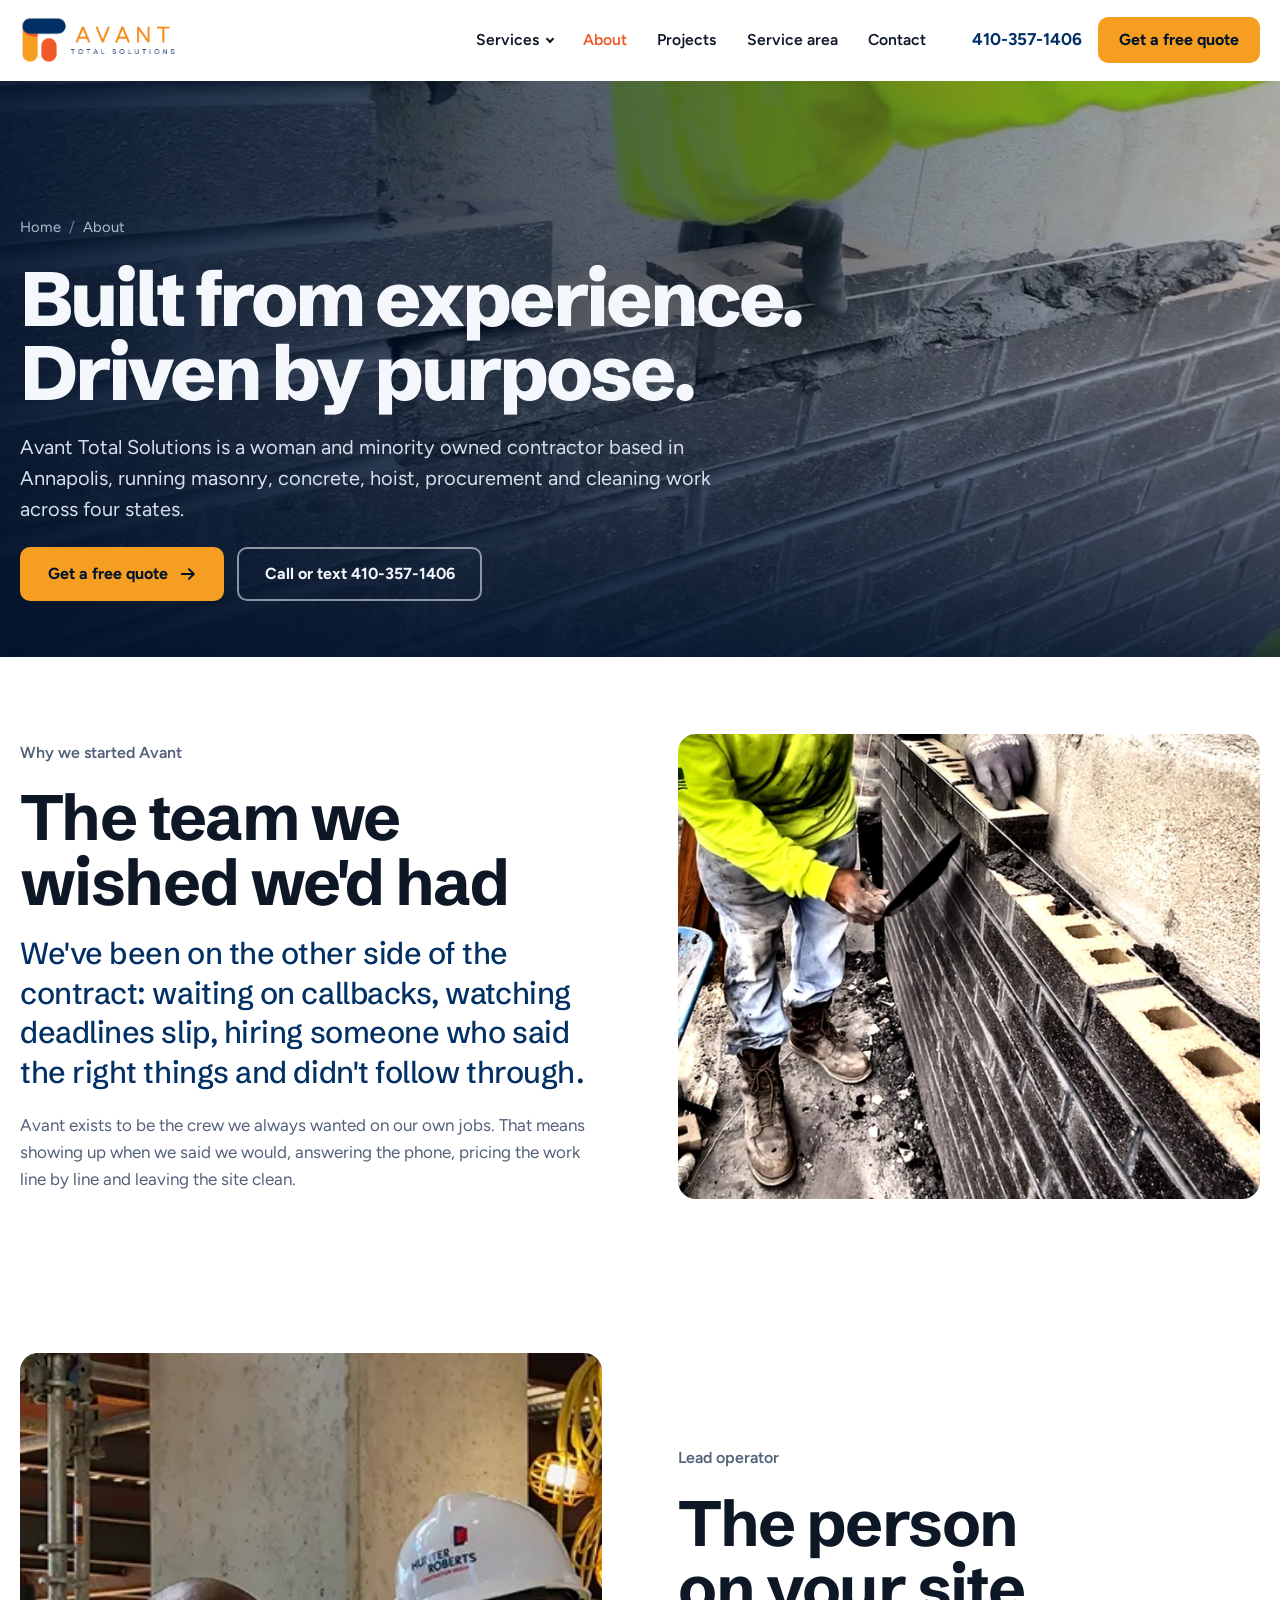
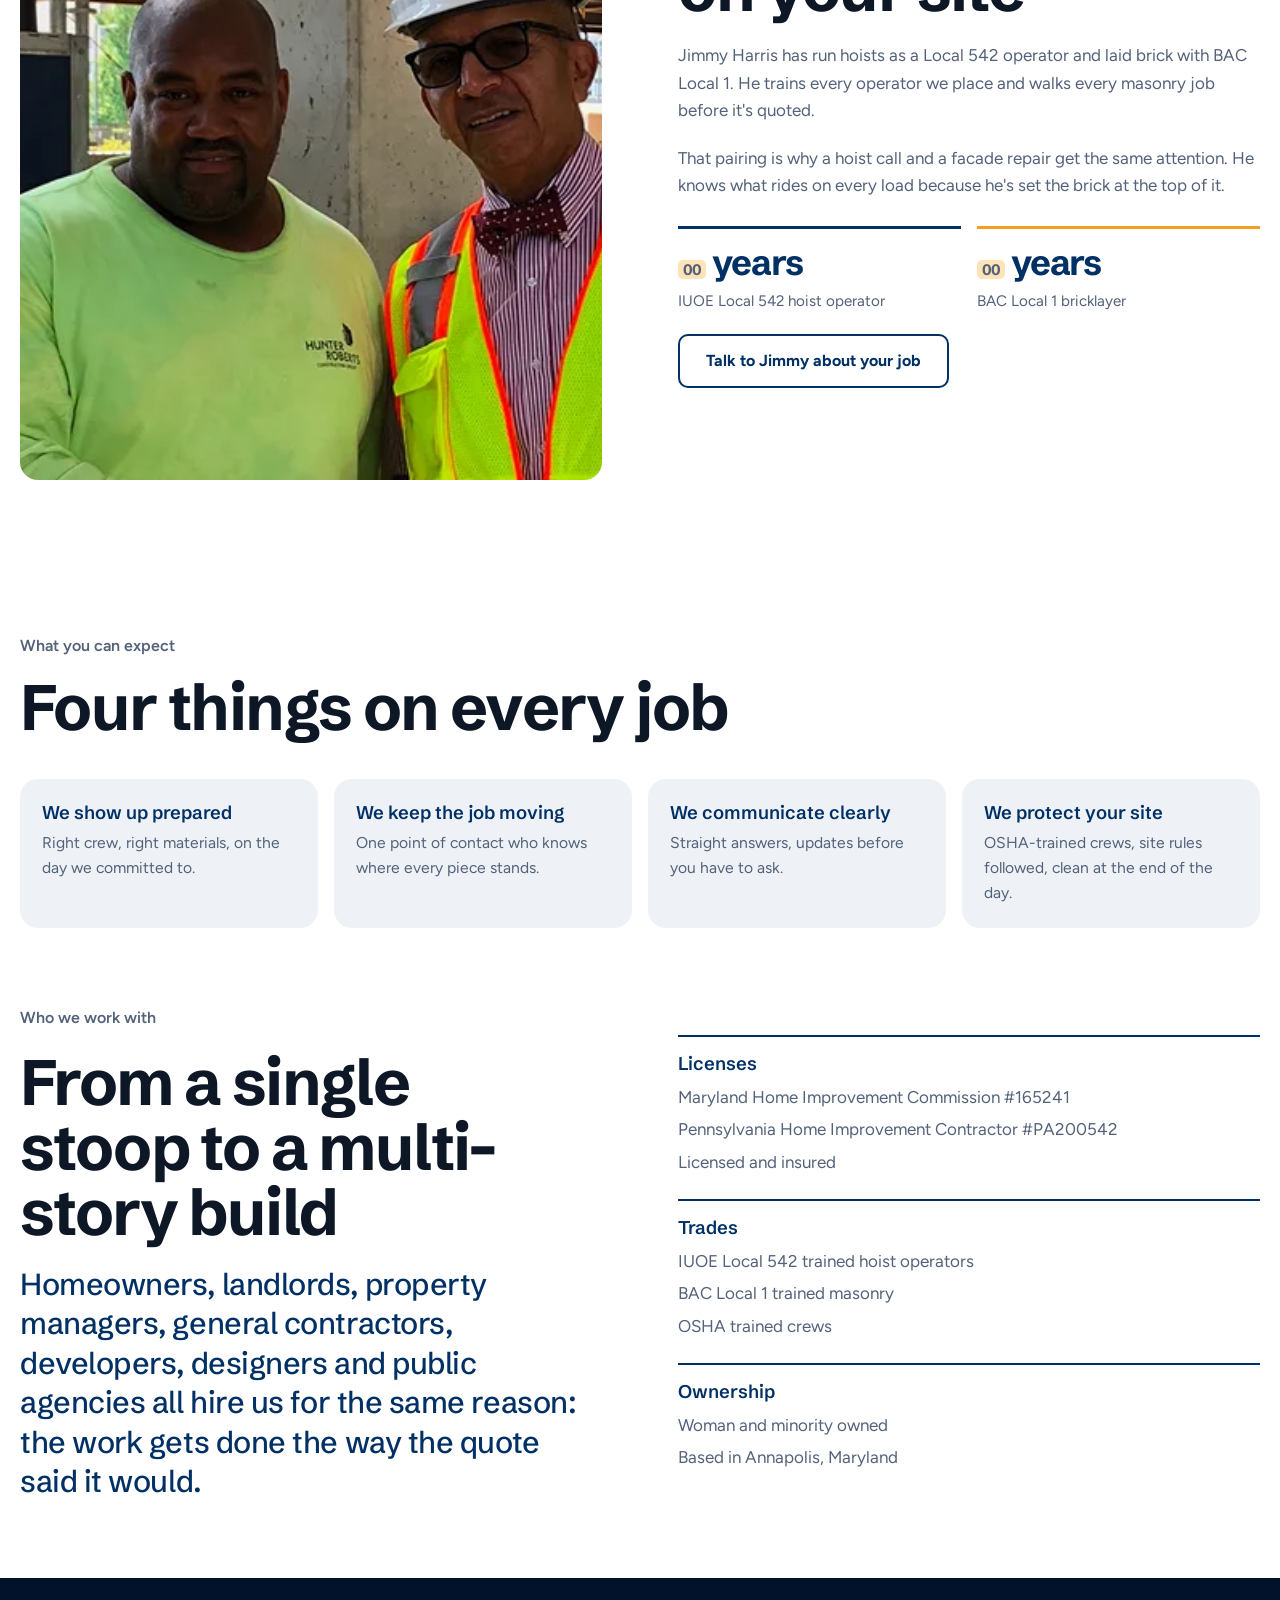
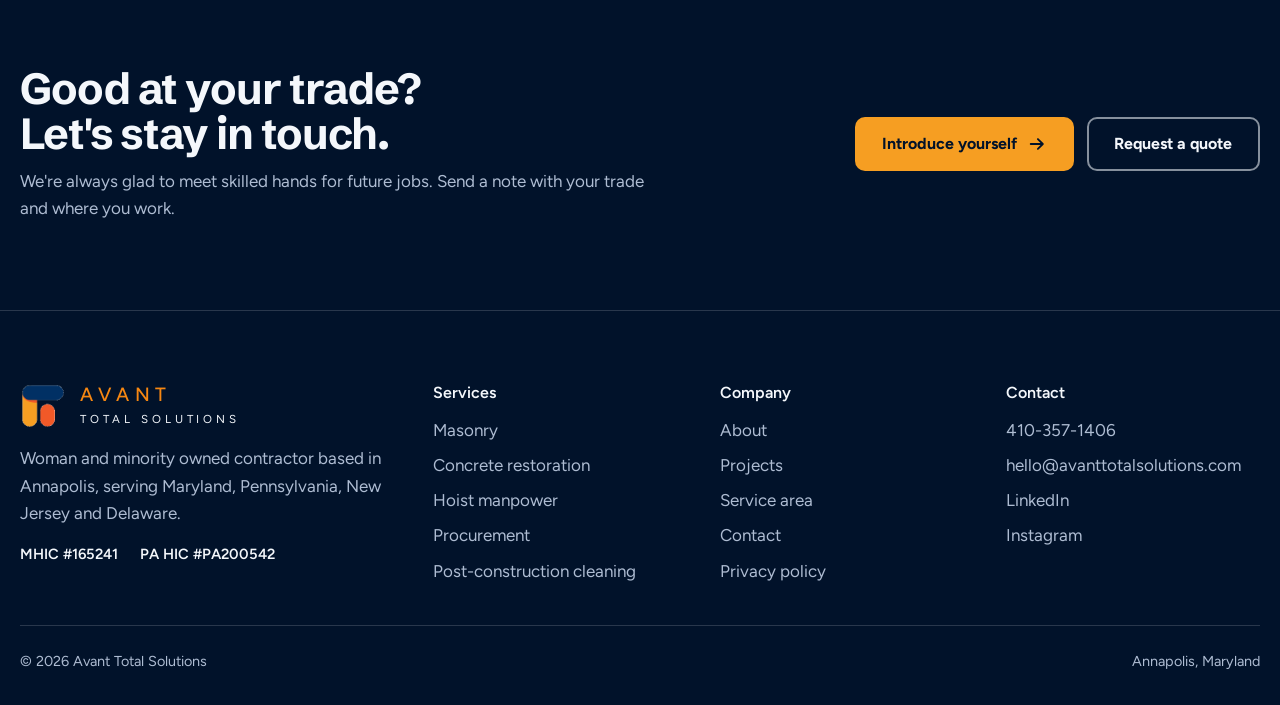
==== commit aec61531: "Remove street address, reword the hiring line, tighten section spacing Co-Authored-By: Claude Opus 5" ====
--- a/about.html
+++ b/about.html
@@ -37,10 +37,8 @@
    "email": "hello@avanttotalsolutions.com",
    "address": {
     "@type": "PostalAddress",
-    "streetAddress": "409 Chester Avenue",
     "addressLocality": "Annapolis",
     "addressRegion": "MD",
-    "postalCode": "21403",
     "addressCountry": "US"
    },
    "areaServed": [
@@ -175,7 +173,7 @@
       </div>
     </div>
   </section>
-  <section class="sp" aria-labelledby="promise-title" style="padding-top: 0">
+  <section class="sp" aria-labelledby="promise-title">
     <div class="wrap">
       <div class="sp-head"><span class="label">What you can expect</span><h2 id="promise-title">Four things on every job</h2></div>
       <ul class="signs four">
@@ -200,10 +198,10 @@
       </div>
     </div>
   </section>
-  <section class="cta-band dark" aria-label="Work with us">
-    <div class="wrap">
-      <h2>Take pride in your trade? We're hiring.</h2>
-      <div class="acts"><a class="btn btn-amber" href="mailto:hello@avanttotalsolutions.com?subject=Joining%20the%20team">Email us about joining <svg class="arrow"><use href="#arrow"/></svg></a><a class="btn btn-ghost" href="contact.html">Request a quote</a></div>
+  <section class="cta-band dark" aria-label="Stay in touch">
+    <div class="wrap">
+      <div class="cta-copy"><h2>Good at your trade? Let's stay in touch.</h2><p>We're always glad to meet skilled hands for future jobs. Send a note with your trade and where you work.</p></div>
+      <div class="acts"><a class="btn btn-amber" href="mailto:hello@avanttotalsolutions.com?subject=Introducing%20myself">Introduce yourself <svg class="arrow"><use href="#arrow"/></svg></a><a class="btn btn-ghost" href="contact.html">Request a quote</a></div>
     </div>
   </section>
 </main>
@@ -220,7 +218,7 @@
       <div><h4>Company</h4><ul><li><a href="about.html">About</a></li><li><a href="projects.html">Projects</a></li><li><a href="service-area.html">Service area</a></li><li><a href="contact.html">Contact</a></li><li><a href="privacy.html">Privacy policy</a></li></ul></div>
       <div><h4>Contact</h4><ul><li><a href="tel:+14103571406">410-357-1406</a></li><li><a href="mailto:hello@avanttotalsolutions.com">hello@avanttotalsolutions.com</a></li><li><a href="https://www.linkedin.com/company/avant-total-solutions/">LinkedIn</a></li><li><a href="https://www.instagram.com/at.solutions__">Instagram</a></li></ul></div>
     </div>
-    <div class="foot-legal"><span>© 2026 Avant Total Solutions</span><span>409 Chester Avenue, Annapolis, MD 21403</span></div>
+    <div class="foot-legal"><span>© 2026 Avant Total Solutions</span><span>Annapolis, Maryland</span></div>
   </div>
 </footer>
 
--- a/assets/css/site.css
+++ b/assets/css/site.css
@@ -27,6 +27,7 @@
   --step-4: clamp(2.5rem, 5vw, 4.25rem);
   --step-5: clamp(3rem, 7.2vw, 6.75rem);
 
+  --pad: clamp(3.25rem, 6vw, 5.25rem);
   --wrap: 1280px;
   --r-sm: 10px;
   --r: 18px;
@@ -121,7 +122,7 @@
 .pending { background: #ffe3b8; color: #6b3d00; border-radius: 5px; padding: 0 .3rem; font-weight: 700; }
 
 /* Statement */
-.statement { padding-block: clamp(4.5rem, 10vw, 8rem); }
+.statement { padding-block: var(--pad); }
 .statement .wrap { display: grid; grid-template-columns: minmax(0, 1.6fr) minmax(0, 1fr); gap: clamp(2rem, 6vw, 6rem); align-items: end; }
 .statement p.big { font: 500 clamp(1.6rem, 3vw, 2.5rem)/1.25 var(--font-display); letter-spacing: -0.02em; color: var(--navy); max-width: 30ch; }
 .facts { display: grid; gap: 1.4rem; }
@@ -131,7 +132,7 @@
 @media (max-width: 900px) { .statement .wrap { grid-template-columns: 1fr; } }
 
 /* Services: five panels in job order, one opens at a time */
-.services { background: var(--night); color: var(--on-dark); padding-block: clamp(4.5rem, 9vw, 7.5rem); }
+.services { background: var(--night); color: var(--on-dark); padding-block: var(--pad); }
 .services .head { display: flex; flex-wrap: wrap; justify-content: space-between; align-items: end; gap: 1.5rem 3rem; margin-bottom: clamp(2rem, 4vw, 3rem); }
 .services .head-text { display: grid; gap: 1rem; max-width: 720px; }
 .svc-tabs { display: none; }
@@ -166,13 +167,13 @@
   .svc { display: grid; height: auto; gap: 14px; }
   .svc-item, .svc-item[data-open="true"] { cursor: default; }
   .svc-trigger, .svc-closed { display: none; }
-  .svc-open, .svc-item[data-open="true"] .svc-open { position: relative; padding-top: 13rem; opacity: 1; transform: none; pointer-events: auto; transition: none; }
+  .svc-open, .svc-item[data-open="true"] .svc-open { position: relative; padding-top: 8.5rem; opacity: 1; transform: none; pointer-events: auto; transition: none; }
   .capsule-track { display: none; }
 }
 @media (max-width: 520px) { .svc-open ul { grid-template-columns: 1fr; } }
 
 /* Before and after */
-.ba { padding-block: clamp(4.5rem, 9vw, 7.5rem) 0; }
+.ba { padding-block: var(--pad) 0; }
 .ba-head { display: flex; flex-wrap: wrap; justify-content: space-between; align-items: end; gap: 1.5rem 3rem; margin-bottom: 1.8rem; }
 .head-text { display: grid; gap: 1rem; max-width: 720px; }
 .ba-tabs { display: flex; flex-wrap: wrap; gap: .5rem; }
@@ -199,7 +200,7 @@
 .proof { position: relative; color: var(--on-dark); isolation: isolate; overflow: hidden; background: var(--night); }
 .proof video, .proof .poster { position: absolute; inset: 0; width: 100%; height: 100%; object-fit: cover; z-index: -2; }
 .proof::after { content: ""; position: absolute; inset: 0; z-index: -1; background: linear-gradient(90deg, rgba(1,18,42,.92) 0%, rgba(1,18,42,.78) 55%, rgba(1,18,42,.5) 100%); }
-.proof .wrap { padding-block: clamp(4.5rem, 10vw, 8rem); display: grid; gap: 2.4rem; }
+.proof .wrap { padding-block: var(--pad); display: grid; gap: 2.4rem; }
 .proof blockquote { margin: 0; display: grid; gap: 1.6rem; max-width: 860px; min-height: 15rem; align-content: start; }
 .proof blockquote p { font: 500 clamp(1.45rem, 2.7vw, 2.25rem)/1.3 var(--font-display); letter-spacing: -0.015em; }
 .proof cite { font-style: normal; color: var(--on-dark-muted); }
@@ -210,7 +211,7 @@
 @media (prefers-reduced-motion: no-preference) { .proof blockquote.entering { animation: fadeup .5s var(--ease) both; } }
 
 /* Lead operator */
-.lead { padding-block: clamp(4.5rem, 9vw, 7.5rem); }
+.lead { padding-block: var(--pad); }
 .lead .wrap { display: grid; grid-template-columns: minmax(0, 1fr) minmax(0, 1fr); gap: clamp(2rem, 6vw, 6rem); align-items: center; }
 .lead figure { margin: 0; position: relative; }
 .lead figure img { width: 100%; aspect-ratio: 4 / 5; object-fit: cover; border-radius: var(--r); }
@@ -225,7 +226,7 @@
 @media (max-width: 900px) { .lead .wrap { grid-template-columns: 1fr; } .lead figure { max-width: 480px; } }
 
 /* On the job: photo strip */
-.onsite { padding-block: 0 clamp(4.5rem, 9vw, 7.5rem); }
+.onsite { padding-block: 0 var(--pad); }
 .onsite .head { display: flex; flex-wrap: wrap; justify-content: space-between; align-items: end; gap: 1rem 2rem; margin-bottom: 1.8rem; }
 .strip-ctrl { display: flex; gap: .5rem; }
 .strip-ctrl button { width: 48px; height: 48px; border-radius: 50%; border: 1.5px solid var(--line); background: var(--paper); color: var(--navy); cursor: pointer; display: grid; place-items: center; transition: border-color .2s, background-color .2s; }
@@ -240,7 +241,7 @@
 @media (max-width: 700px) { .strip { grid-auto-columns: 78%; } }
 
 /* Process */
-.process { padding-block: clamp(4.5rem, 9vw, 7.5rem); background: var(--mist); }
+.process { padding-block: var(--pad); background: var(--mist); }
 .process .head { display: grid; gap: 1rem; max-width: 760px; margin-bottom: clamp(2.2rem, 4vw, 3.2rem); }
 .steps { list-style: none; margin: 0; padding: 0; display: grid; grid-template-columns: repeat(4, minmax(0, 1fr)); gap: 0; counter-reset: s; }
 .steps li { counter-increment: s; display: grid; gap: .7rem; align-content: start; padding: 1.6rem 1.6rem 1.6rem 0; border-top: 2px solid var(--navy); }
@@ -252,7 +253,7 @@
 @media (max-width: 560px) { .steps { grid-template-columns: 1fr; } .steps li, .steps li + li { padding-left: 0; border-left: 0; } }
 
 /* Service area */
-.area { background: var(--navy); color: var(--on-dark); padding-block: clamp(4.5rem, 9vw, 7.5rem); }
+.area { background: var(--navy); color: var(--on-dark); padding-block: var(--pad); }
 .area .wrap { display: grid; grid-template-columns: minmax(0, 1fr) minmax(0, 1fr); gap: clamp(2rem, 6vw, 6rem); align-items: start; }
 .area .head { display: grid; gap: 1rem; }
 .states { display: grid; }
@@ -271,7 +272,7 @@
 @media (max-width: 900px) { .area .wrap { grid-template-columns: 1fr; } }
 
 /* FAQ */
-.faq-sec { padding-block: clamp(4.5rem, 9vw, 7.5rem); }
+.faq-sec { padding-block: var(--pad); }
 .faq-sec .wrap { display: grid; grid-template-columns: minmax(0, .8fr) minmax(0, 1.2fr); gap: clamp(2rem, 6vw, 6rem); }
 .faq-sec .head { display: grid; gap: 1rem; align-content: start; }
 .faq { border-top: 2px solid var(--navy); }
@@ -286,7 +287,7 @@
 @media (max-width: 900px) { .faq-sec .wrap { grid-template-columns: 1fr; } }
 
 /* Quote */
-.quote { background: var(--night); color: var(--on-dark); padding-block: clamp(4.5rem, 9vw, 7.5rem); }
+.quote { background: var(--night); color: var(--on-dark); padding-block: var(--pad); }
 .quote .wrap { display: grid; grid-template-columns: minmax(0, .85fr) minmax(0, 1.15fr); gap: clamp(2rem, 6vw, 5.5rem); align-items: start; }
 .quote .head { display: grid; gap: 1rem; }
 .contact-list { display: grid; gap: 1.2rem; margin-top: 2.2rem; }
@@ -377,15 +378,15 @@
 .page-hero .lede { color: #d6dfec; max-width: 54ch; }
 
 /* Service page body */
-.sp { padding-block: clamp(4rem, 8vw, 6.5rem); }
+.sp { padding-block: var(--pad); }
 .sp.mist { background: var(--mist); }
 .sp-head { display: grid; gap: 1rem; max-width: 760px; margin-bottom: clamp(2rem, 4vw, 3rem); }
-.split { display: grid; grid-template-columns: minmax(0, 1fr) minmax(0, 1fr); gap: clamp(2rem, 6vw, 5.5rem); align-items: start; }
+.split { display: grid; grid-template-columns: minmax(0, 1fr) minmax(0, 1fr); gap: clamp(2rem, 6vw, 5.5rem); align-items: center; }
 .split .copy { display: grid; gap: 1.2rem; min-width: 0; }
 .split .copy p { color: var(--muted); max-width: 58ch; }
 .split .copy p.big { font: 500 clamp(1.4rem, 2.4vw, 1.9rem)/1.3 var(--font-display); letter-spacing: -0.015em; color: var(--navy); }
 .split figure { margin: 0; }
-.split figure img { width: 100%; aspect-ratio: 4 / 5; object-fit: cover; border-radius: var(--r); }
+.split figure img { width: 100%; aspect-ratio: 5 / 4; object-fit: cover; border-radius: var(--r); }
 .scope-groups { display: grid; grid-template-columns: repeat(auto-fit, minmax(240px, 1fr)); gap: clamp(1.5rem, 3vw, 2.5rem); }
 .scope-groups section { display: grid; gap: .9rem; align-content: start; padding-top: 1.2rem; border-top: 2px solid var(--navy); }
 .scope-groups h3 { font-size: 1.35rem; }
@@ -478,3 +479,14 @@
 .prose p { color: var(--muted); max-width: 68ch; }
 .prose .updated { color: var(--flame); font-weight: 600; }
 .crumbs-light, .crumbs-light a { color: var(--muted); }
+.cta-copy { display: grid; gap: .8rem; max-width: 640px; }
+.cta-copy p { color: var(--on-dark-muted); }
+
+/* Spacing: same-colored neighbors share one gap instead of two */
+.sp:not(.mist) + .sp:not(.mist), .sp:not(.mist) + .ba, .ba + .sp:not(.mist), .ba + .lead, .statement + .ba { padding-top: 0; }
+.statement { padding-block: clamp(3rem, 5vw, 4.5rem); }
+.statement .wrap { align-items: center; }
+.ba { padding-bottom: var(--pad) !important; }
+.band-head, .sp-head, .services .head, .process .head { margin-bottom: clamp(1.6rem, 3vw, 2.4rem); }
+.steps li { padding-bottom: .4rem; }
+.lead .wrap { align-items: center; }
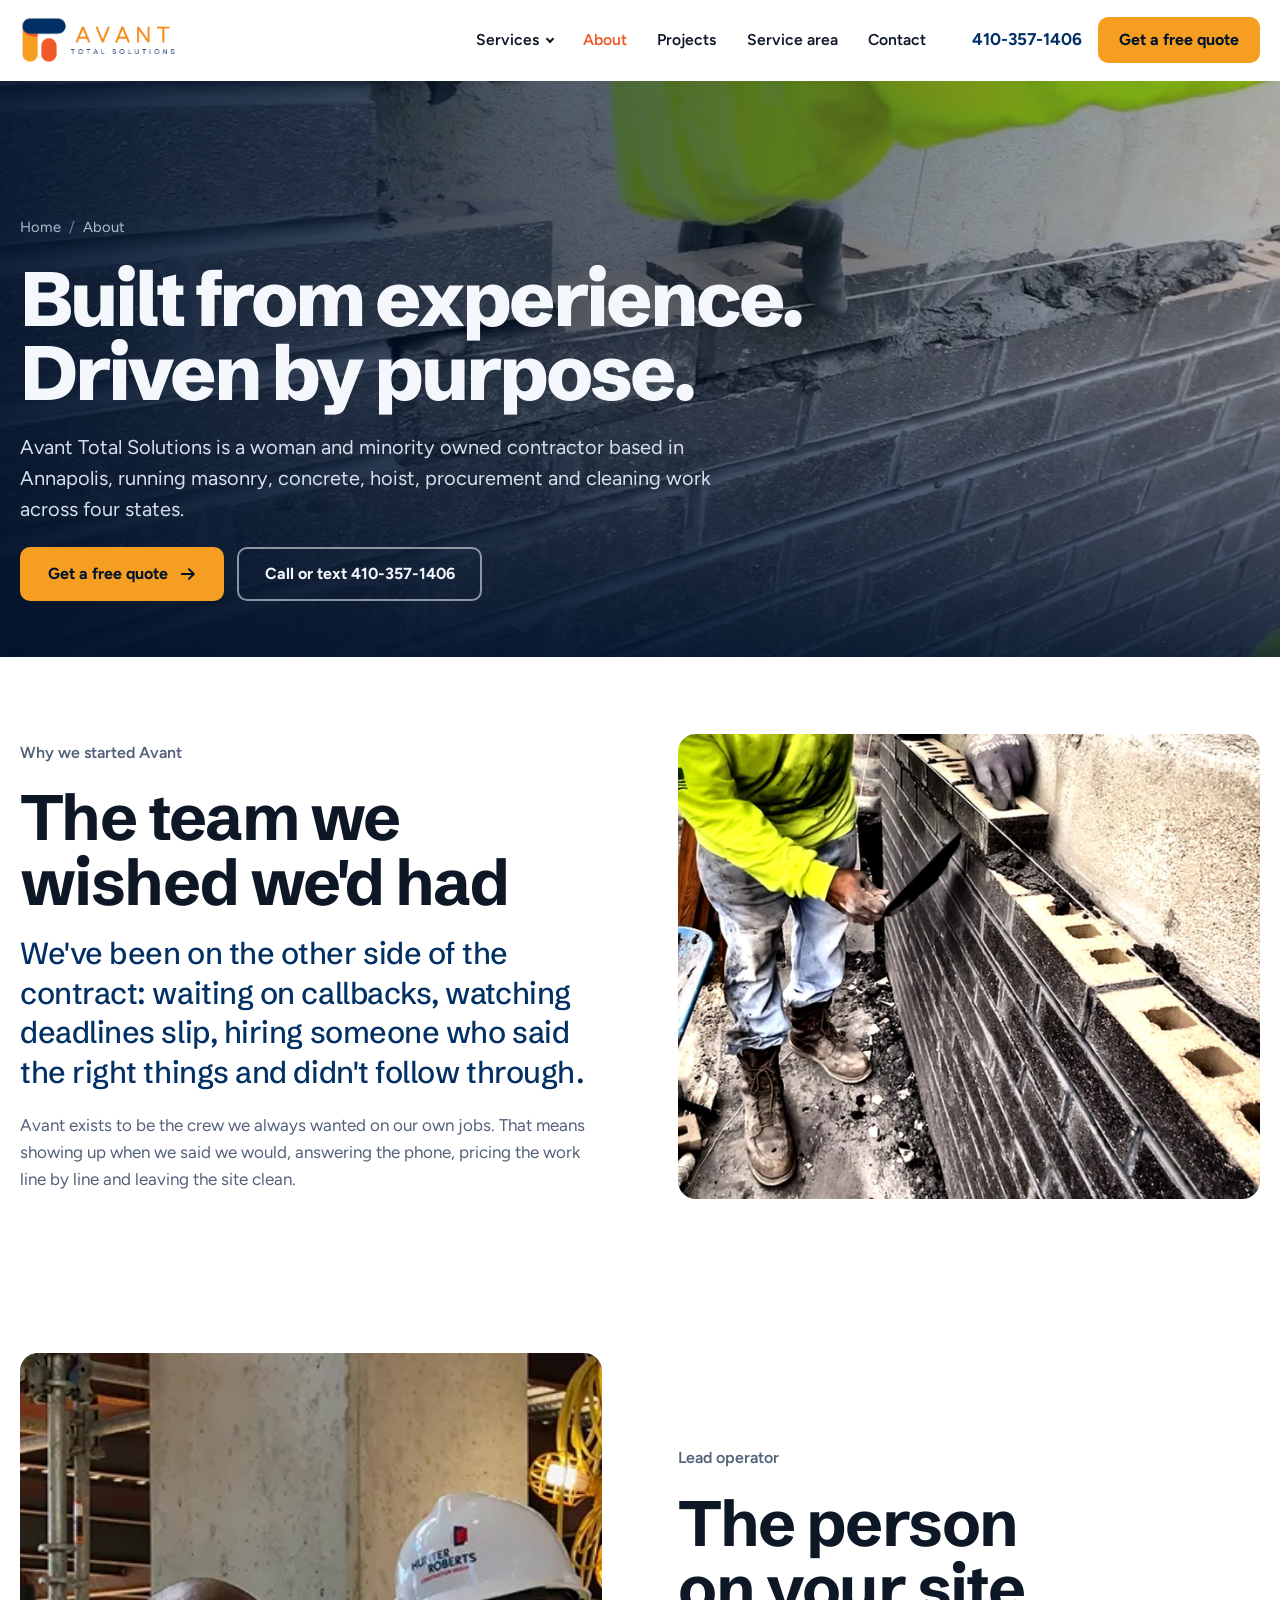
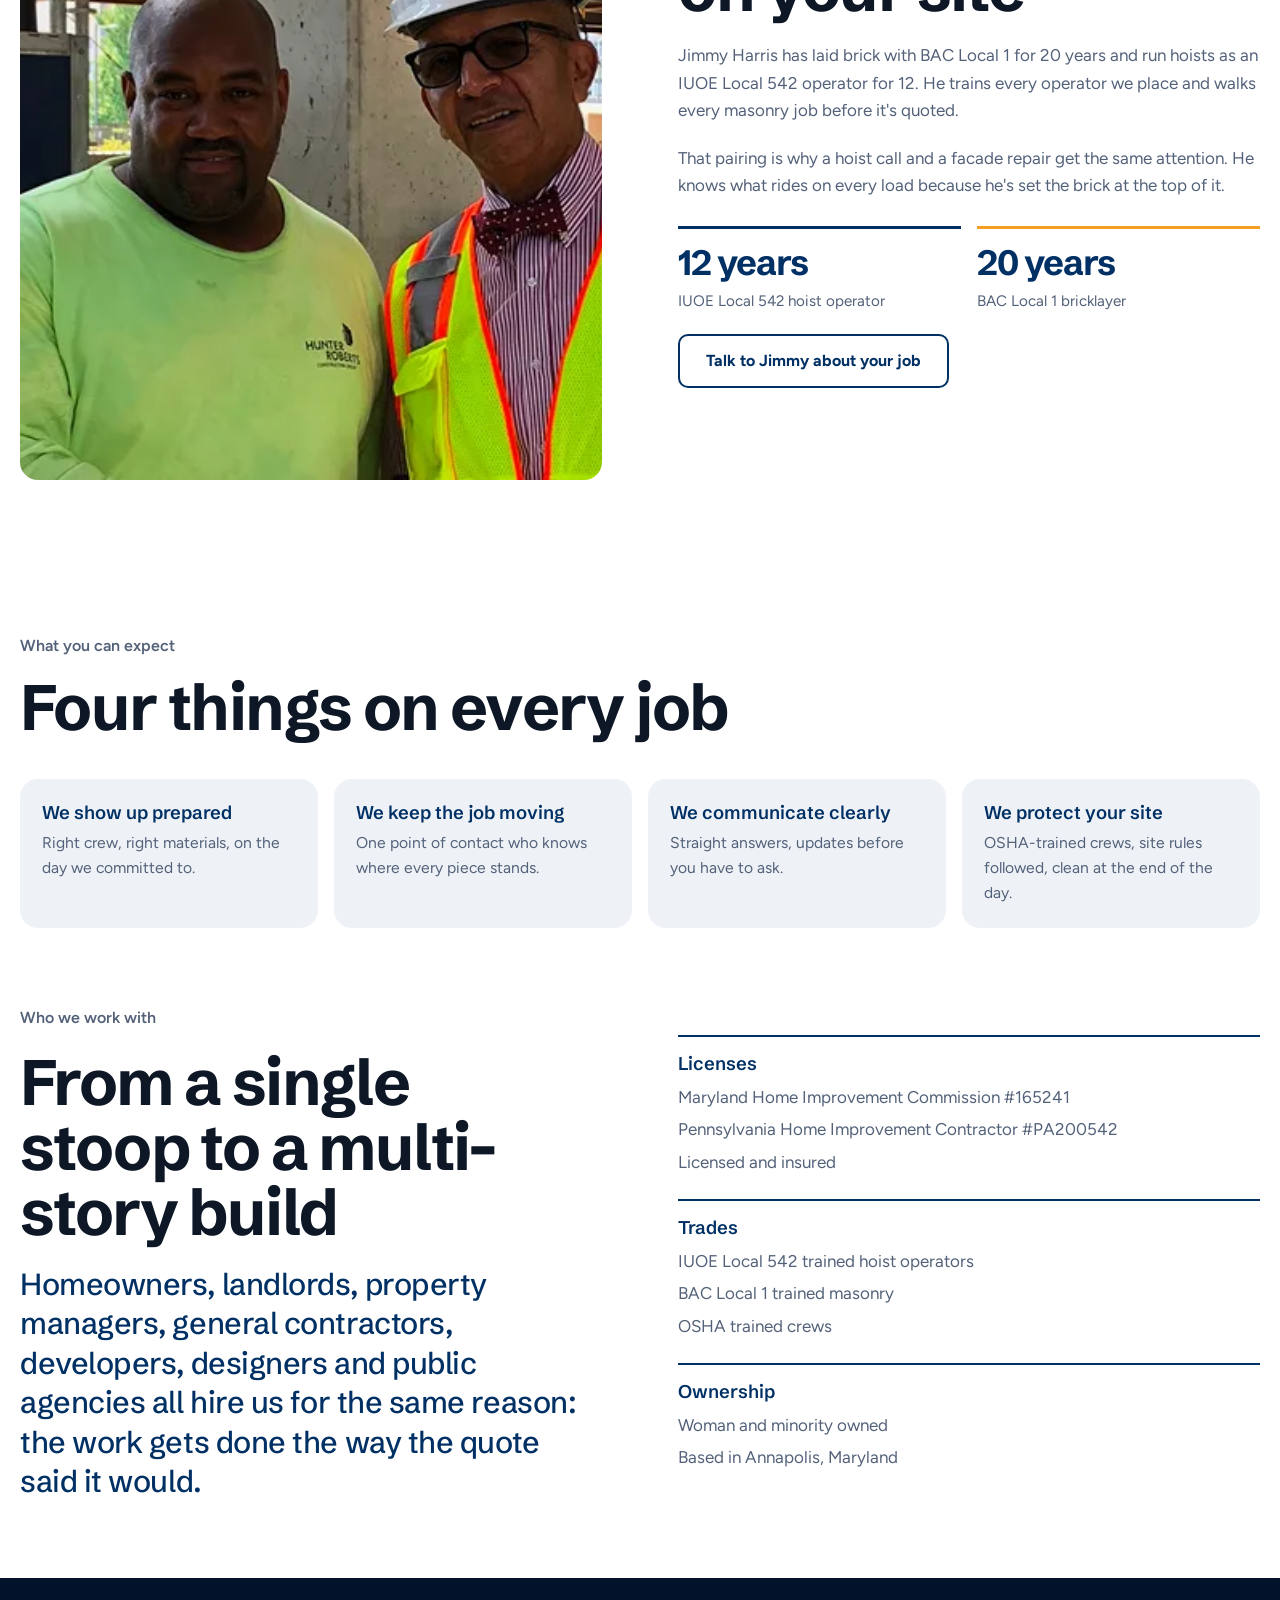
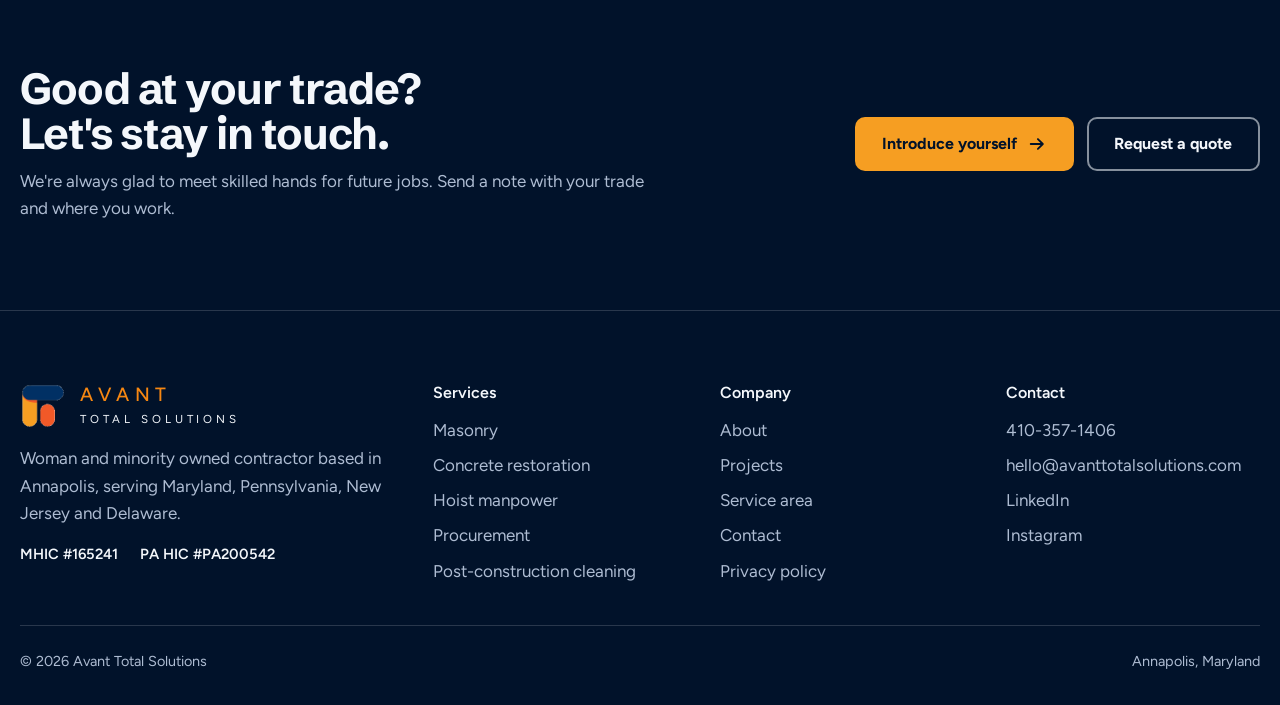
==== commit 03242bb9: "Add Jimmy's union years: 20 with BAC Local 1, 12 with IUOE Local 542 Co-Authored-By: Claude Opus 5.5" ====
--- a/about.html
+++ b/about.html
@@ -32,7 +32,7 @@
    "name": "Avant Total Solutions",
    "url": "https://www.avanttotalsolutions.com/",
    "logo": "https://www.avanttotalsolutions.com/assets/img/logo-stacked.png",
-   "image": "https://www.avanttotalsolutions.com/assets/video/hero.jpg",
+   "image": "https://www.avanttotalsolutions.com/assets/photo/wall-after.webp",
    "telephone": "+1-410-357-1406",
    "email": "hello@avanttotalsolutions.com",
    "address": {
@@ -158,16 +158,16 @@
   </section><section class="lead" id="lead" aria-labelledby="about-title">
     <div class="wrap">
       <figure>
-        <img src="assets/photo/crew-two.webp" alt="Jimmy Harris on a job site with a site supervisor" width="580" height="453" loading="lazy">
+        <img src="assets/photo/crew-two.webp" alt="Jimmy Harris on site at 12th and Spring Garden in Philadelphia" width="580" height="453" loading="lazy">
       </figure>
       <div class="lead-copy">
         <span class="label">Lead operator</span>
         <h2 id="about-title">The person on your site</h2>
-        <p>Jimmy Harris has run hoists as a Local 542 operator and laid brick with BAC Local 1. He trains every operator we place and walks every masonry job before it's quoted.</p>
+        <p>Jimmy Harris has laid brick with BAC Local 1 for 20 years and run hoists as an IUOE Local 542 operator for 12. He trains every operator we place and walks every masonry job before it's quoted.</p>
         <p>That pairing is why a hoist call and a facade repair get the same attention. He knows what rides on every load because he's set the brick at the top of it.</p>
         <div class="unions">
-          <div class="union"><b><span class="pending">00</span> years</b><span>IUOE Local 542 hoist operator</span></div>
-          <div class="union"><b><span class="pending">00</span> years</b><span>BAC Local 1 bricklayer</span></div>
+          <div class="union"><b>12 years</b><span>IUOE Local 542 hoist operator</span></div>
+          <div class="union"><b>20 years</b><span>BAC Local 1 bricklayer</span></div>
         </div>
         <div><a class="btn btn-ghost" href="contact.html">Talk to Jimmy about your job</a></div>
       </div>
